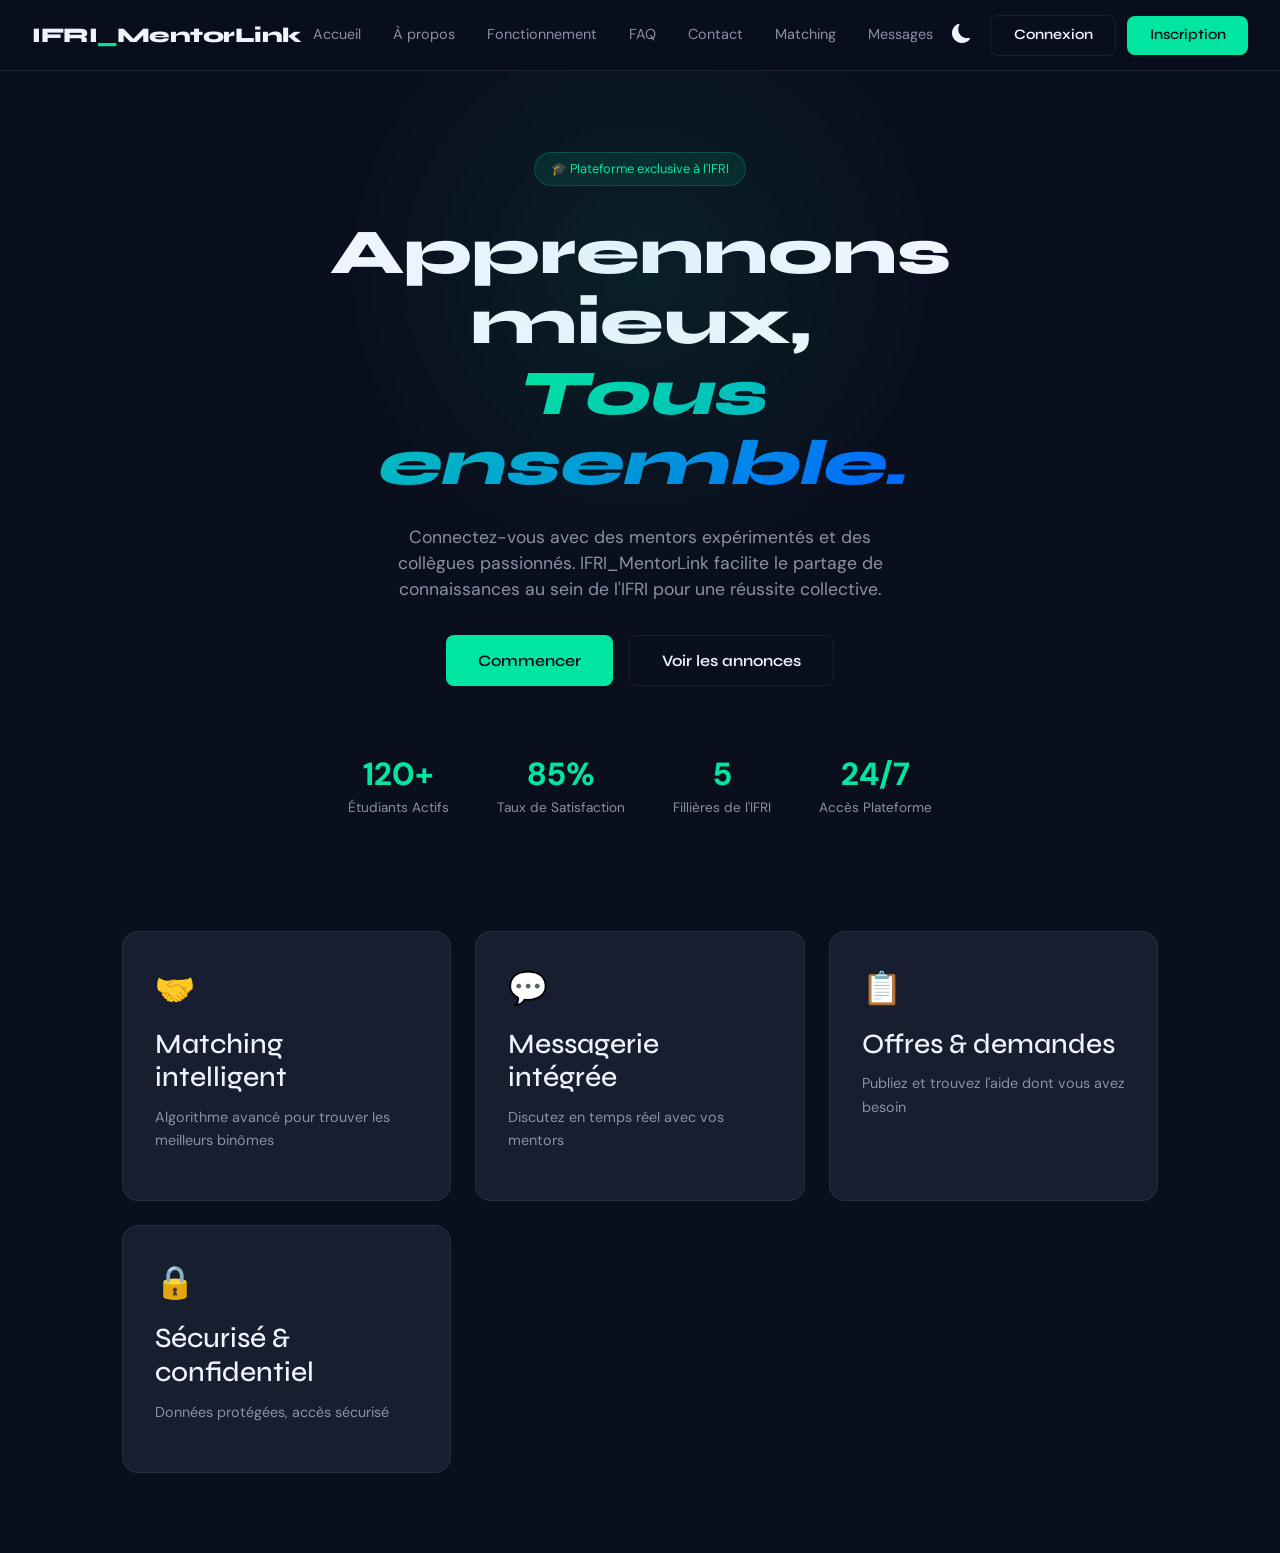
==== frontend/index.html @ 2e78096f "frontend presque à jour" ====
<!DOCTYPE html>
<html lang="fr">
<head>
    <meta charset="UTF-8">
    <meta name="viewport" content="width=device-width, initial-scale=1.0, user-scalable=yes">
    <title>IFRI MentorLink | Plateforme de mentorat</title>
    <!-- Bootstrap 5 -->
    <link href="https://cdn.jsdelivr.net/npm/bootstrap@5.3.0-alpha1/dist/css/bootstrap.min.css" rel="stylesheet">
    <link rel="stylesheet" href="https://cdn.jsdelivr.net/npm/bootstrap-icons@1.11.3/font/bootstrap-icons.min.css">
    <!-- Google Fonts -->
    <link href="https://fonts.googleapis.com/css2?family=Syne:wght@400;600;700;800&family=DM+Sans:wght@300;400;500;600;700&display=swap" rel="stylesheet">
    <!-- Custom CSS -->
    <link rel="stylesheet" href="assets/style.css">
</head>
<body>

  <nav class="navbar-custom">
    <div class="nav-container">
        <div class="logo">IFRI<span>_</span>MentorLink</div>
        <div class="nav-links" id="navLinks">
            <a href="#" onclick="showPage('home')">Accueil</a>
            <a href="#" onclick="showPage('about')">À propos</a>
            <a href="#" onclick="showPage('howitworks')">Fonctionnement</a>
            <a href="#" onclick="showPage('faq')">FAQ</a>
            <a href="#" onclick="showPage('contact')">Contact</a>
            <a href="#" onclick="showPage('matching')">Matching</a>
            <a href="#" onclick="showPage('messenger')">Messages</a>
        </div>
        <div class="nav-actions">
            <button id="darkModeToggle" class="theme-toggle"><i class="bi bi-moon-fill"></i></button>
            <button class="btn btn-outline" onclick="showPage('login')">Connexion</button>
            <button class="btn btn-accent" onclick="showPage('register')">Inscription</button>
        </div>
        <div class="mobile-menu-btn" onclick="toggleMobileMenu()">
            <i class="bi bi-list"></i>
        </div>
    </div>
</nav>

<!-- ==================== TOUTES LES PAGES ==================== -->

<!-- PAGE ACCUEIL -->
<div id="page-home" class="page active">
    <div class="hero">
        <div class="hero-badge">🎓 Plateforme exclusive à l'IFRI</div>
        <h1>Apprennons mieux,<br><em>Tous ensemble.</em></h1>
        <p>Connectez-vous avec des mentors expérimentés et des collègues passionnés. IFRI_MentorLink facilite le partage de connaissances au sein de l'IFRI pour une réussite collective.</p>
        <div class="hero-actions">
            <button class="btn btn-accent btn-lg" onclick="showPage('register')">Commencer</button>
            <button class="btn btn-outline btn-lg" onclick="showPage('matching')">Voir les annonces</button>
        </div>
        <div class="stats">
            <div class="stat"><div class="stat-num">120+</div><div class="stat-label">Étudiants Actifs</div></div>
            <div class="stat"><div class="stat-num">85%</div><div class="stat-label">Taux de Satisfaction</div></div>
            <div class="stat"><div class="stat-num">5</div><div class="stat-label">Fillières de l'IFRI</div></div>
            <div class="stat"><div class="stat-num">24/7</div><div class="stat-label">Accès Plateforme</div></div>
        </div>
    </div>
    <div class="features">
        <div class="feature-card"><div class="feature-icon">🤝</div><h3>Matching intelligent</h3><p>Algorithme avancé pour trouver les meilleurs binômes</p></div>
        <div class="feature-card"><div class="feature-icon">💬</div><h3>Messagerie intégrée</h3><p>Discutez en temps réel avec vos mentors</p></div>
        <div class="feature-card"><div class="feature-icon">📋</div><h3>Offres & demandes</h3><p>Publiez et trouvez l'aide dont vous avez besoin</p></div>
        <div class="feature-card"><div class="feature-icon">🔒</div><h3>Sécurisé & confidentiel</h3><p>Données protégées, accès sécurisé</p></div>
    </div>
</div>

<!-- PAGE À PROPOS -->
<div id="page-about" class="page">
    <div class="container-custom">
        <div class="page-header"><h1>À propos de IFRI_MentorLink</h1><p>Une plateforme dédiée à l'excellence académique à l'IFRI</p></div>
        <div class="about-grid">
            <div class="about-card"><i class="bi bi-mortarboard"></i><h3>Notre Mission</h3><p>Faciliter le partage de connaissances entre étudiants pour une réussite collective</p></div>
            <div class="about-card"><i class="bi bi-eye"></i><h3>Notre Vision</h3><p>à IFRI, nous batissons l'excellence.</p></div>
            <div class="about-card"><i class="bi bi-heart"></i><h3>Nos Valeurs</h3><p>Entraide, Excellence, Innovation, Intégrité</p></div>
        </div>
    </div>
</div>

<!-- PAGE COMMENT ÇA MARCHE -->
<div id="page-howitworks" class="page">
    <div class="container-custom">
        <div class="page-header"><h1>Comment ça marche ?</h1><p>4 étapes simples pour réussir ensemble</p></div>
        <div class="steps-grid">
            <div class="step"><div class="step-num">1</div><h3>Créez votre profil</h3><p>Indiquez vos matières fortes, vos lacunes et disponibilités</p></div>
            <div class="step"><div class="step-num">2</div><h3>Recevez des matchs</h3><p>L'algorithme vous propose les meilleurs correspondants</p></div>
            <div class="step"><div class="step-num">3</div><h3>Connectez-vous</h3><p>Discutez via notre messagerie intégrée</p></div>
            <div class="step"><div class="step-num">4</div><h3>Progressez</h3><p>Atteignez vos objectifs académiques ensemble</p></div>
        </div>
    </div>
</div>

<!-- PAGE FAQ -->
<div id="page-faq" class="page">
    <div class="container-custom">
        <div class="page-header"><h1>Besoin de plus de détails ?</h1><p>Tout ce que vous devez savoir</p></div>
        <div class="faq-list">
            <div class="faq-item"><div class="faq-question">Comment être sûr que mon mentor est compétent ?</div><div class="faq-answer">Tous les mentors sont vérifiés via leur parcours académique à l'IFRI.</div></div>
            <div class="faq-item"><div class="faq-question">La plateforme est-elle gratuite ?</div><div class="faq-answer">Oui, IFRI_MentorLink est entièrement gratuit pour tous les étudiants IFRI.</div></div>
            <div class="faq-item"><div class="faq-question">Puis-je être à la fois mentor et mentoré ?</div><div class="faq-answer">Absolument ! Chacun a des forces et des axes d'amélioration.</div></div>
            <div class="faq-item"><div class="faq-question">Comment sont calculés les scores de compatibilité ?</div><div class="faq-answer">Basé sur vos matières, disponibilités et préférences.</div></div>
        </div>
    </div>
</div>

<!-- PAGE CONTACT -->
<div id="page-contact" class="page">
    <div class="container-custom">
        <div class="page-header"><h1>Contactez-nous</h1><p>Notre équipe vous répond dans les 24h</p></div>
        <div class="contact-wrapper">
            <div class="contact-info"><i class="bi bi-envelope"></i><h3>Email</h3><p>contact@ifri.uac.bj</p><i class="bi bi-telephone"></i><h3>Téléphone</h3><p>+229 01 55028070/53973060</p><i class="bi bi-geo-alt"></i><h3>Adresse</h3><p>01 BP 526 Cotonou-Bénin. Site web: https://www.ifri.uac.bj</p></div>
            <form class="contact-form" id="contactForm"><input type="text" placeholder="Votre nom" required><input type="email" placeholder="Votre email" required><textarea rows="4" placeholder="Votre message"></textarea><button type="submit" class="btn btn-accent">Envoyer <i class="bi bi-send"></i></button></form>
        </div>
    </div>
</div>

<!-- PAGE CONNEXION -->
<div id="page-login" class="page">
    <div class="auth-container"><div class="auth-card"><h2>Connexion</h2><p class="subtitle">Bon retour sur IFRI_MentorLink</p>
        <form id="loginForm"><div class="form-group"><label>Email ou téléphone</label><input type="text" placeholder="exemple@ifri.edu" required></div>
        <div class="form-group"><label>Mot de passe</label><input type="password" placeholder="••••••••" required></div>
        <div class="forgot-link"><a href="#" onclick="showPage('forgot')">Mot de passe oublié ?</a></div>
        <button type="submit" class="btn btn-accent btn-full">Se connecter</button>
        <div class="auth-footer">Pas encore de compte ? <a href="#" onclick="showPage('register')">S'inscrire</a></div></form>
    </div></div>
</div>

<!-- PAGE INSCRIPTION -->
<div id="page-register" class="page">
    <div class="auth-container"><div class="auth-card"><h2>Créer un compte</h2><p class="subtitle">Rejoignez la communauté MentorLink</p>
        <form id="registerForm"><div class="form-row"><div class="form-group"><label>Nom</label><input type="text" id="regNom" required></div><div class="form-group"><label>Prénom</label><input type="text" id="regPrenom" required></div></div>
        <div class="form-group"><label>Email</label><input type="email" id="regEmail" placeholder="prenom.nom@ifri.edu" required></div>
        <div class="form-group"><label>Téléphone</label><input type="tel" id="regTel" placeholder="+229 XX XX XX XX"></div>
        <div class="form-row"><div class="form-group"><label>Filière</label><select id="regFiliere"><option>Génie Logiciel (GL)</option><option>Intelligence Artificielle (IA)</option><option>Sécurité informatique (SI)</option><option>SE-iOT</option><option>Internet et multimédia (IM)</option></select></div>
        <div class="form-group"><label>Niveau</label><select id="regNiveau"><option>L1</option><option>L2</option><option>L3</option><option>Master 1</option><option>Master 2</option></select></div></div>
        <div class="form-group"><label>Mot de passe</label><input type="password" id="regPassword" required></div>
        <button type="submit" class="btn btn-accent btn-full">Créer mon compte</button>
        <div class="auth-footer">Déjà inscrit ? <a href="#" onclick="showPage('login')">Se connecter</a></div></form>
    </div></div>
</div>

<!-- PAGE MOT DE PASSE OUBLIÉ -->
<div id="page-forgot" class="page">
    <div class="auth-container"><div class="auth-card"><h2>Mot de passe oublié</h2><p class="subtitle">Entrez votre email pour réinitialiser</p>
        <form id="forgotForm"><div class="form-group"><label>Email</label><input type="email" placeholder="votre@email.ifri.edu" required></div>
        <button type="submit" class="btn btn-accent btn-full">Envoyer le lien</button>
        <div class="auth-footer"><a href="#" onclick="showPage('login')">Retour à la connexion</a></div></form>
    </div></div>
</div>

<!-- PAGE RÉINITIALISATION -->
<div id="page-reset" class="page">
    <div class="auth-container"><div class="auth-card"><h2>Réinitialisation</h2><p class="subtitle">Nouveau mot de passe</p>
        <form id="resetForm"><div class="form-group"><label>Nouveau mot de passe</label><input type="password" required></div><div class="form-group"><label>Confirmer</label><input type="password" required></div>
        <button type="submit" class="btn btn-accent btn-full">Réinitialiser</button></form>
    </div></div>
</div>

<!-- PAGE TABLEAU DE BORD -->
<div id="page-dashboard" class="page">
    <div class="dashboard-layout">
        <aside class="sidebar" id="sidebar">
            <div class="sidebar-profile"><div class="avatar" id="sidebarAvatar">KA</div><div class="sidebar-profile-info"><h4 id="sidebarName">DAHA Mariano</h4><span id="sidebarInfo">L1 · IM</span></div></div>
            <ul class="sidebar-menu">
                <li><a href="#" onclick="showDashboardPage('dashboard')" class="active" data-dash="dashboard"><i class="bi bi-speedometer2"></i> Tableau de bord</a></li>
                <li><a href="#" onclick="showDashboardPage('profile')" data-dash="profile"><i class="bi bi-person"></i> Mon profil</a></li>
                <li><a href="#" onclick="showDashboardPage('editprofile')" data-dash="editprofile"><i class="bi bi-pencil-square"></i> Modifier profil</a></li>
                <li><a href="#" onclick="showDashboardPage('competences')" data-dash="competences"><i class="bi bi-star"></i> Mes compétences</a></li>
                <li><a href="#" onclick="showDashboardPage('disponibilites')" data-dash="disponibilites"><i class="bi bi-calendar-clock"></i> Disponibilités</a></li>
                <li><a href="#" onclick="showDashboardPage('photo')" data-dash="photo"><i class="bi bi-camera"></i> Photo de profil</a></li>
                <li><a href="#" onclick="showDashboardPage('settings')" data-dash="settings"><i class="bi bi-gear"></i> Paramètres</a></li>
                <li><hr><li><a href="#" onclick="showPage('home')"><i class="bi bi-box-arrow-right"></i> Déconnexion</a></li>
            </ul>
        </aside>
        <main class="dashboard-main" id="dashboardContent"></main>
    </div>
</div>

<!-- PAGE MATCHING -->
<div id="page-matching" class="page">
    <div class="dashboard-layout">
        <aside class="sidebar"><div class="sidebar-profile"><div class="avatar">KA</div><div><h4>DAHA Mariano</h4><span>L1 · IM</span></div></div>
        <ul class="sidebar-menu"><li><a href="#" onclick="showPage('dashboard')"><i class="bi bi-speedometer2"></i> Dashboard</a></li><li><a href="#" class="active"><i class="bi bi-people"></i> Matching</a></li><li><a href="#" onclick="showPage('messenger')"><i class="bi bi-chat"></i> Messages</a></li><li><a href="#" onclick="showPage('profile')"><i class="bi bi-person"></i> Profil</a></li></ul></aside>
        <main class="dashboard-main" id="matchingContent"></main>
    </div>
</div>

<!-- PAGE MESSAGERIE -->
<div id="page-messenger" class="page">
    <div class="messenger-container">
        <div class="conversations-list" id="conversationsList"></div>
        <div class="chat-window" id="chatWindow"></div>
    </div>
</div>

<!-- PAGE PROFIL (vue publique) -->
<div id="page-profile" class="page">
    <div class="container-custom" id="publicProfileContent"></div>
</div>

<!-- PAGE ERREUR 404 -->
<div id="page-404" class="page">
    <div class="error-container"><i class="bi bi-exclamation-triangle"></i><h1>404</h1><p>Page non trouvée</p><button class="btn btn-accent" onclick="showPage('home')">Retour à l'accueil</button></div>
</div>

<!-- PAGE ACCÈS REFUSÉ -->
<div id="page-403" class="page">
    <div class="error-container"><i class="bi bi-shield-lock"></i><h1>Accès refusé</h1><p>Vous n'avez pas les droits nécessaires</p><button class="btn btn-accent" onclick="showPage('home')">Retour</button></div>
</div>

<!-- PAGE ERREUR SERVEUR -->
<div id="page-500" class="page">
    <div class="error-container"><i class="bi bi-server"></i><h1>500</h1><p>Erreur serveur</p><button class="btn btn-accent" onclick="showPage('home')">Réessayer</button></div>
</div>

<!-- ==================== MODULES JS ====================
     Ordre important : theme et navigation en premier,
     puis les modules métier qui appellent leurs fonctions. -->
<script src="js/theme.js"></script>
<script src="js/navigation.js"></script>
<script src="js/auth.js"></script>
<script src="js/dashboard.js"></script>
<script src="js/matching.js"></script>
<script src="js/messenger.js"></script>
<script src="js/profile.js"></script>

</body>
</html>
---- frontend/assets/style.css ----
:root {
    --bg: #0a0f1e;
    --surface: #111827;
    --surface2: #1a2235;
    --accent: #00e5a0;
    --accent2: #0066ff;
    --text: #f0f4ff;
    --muted: #8892a4;
    --border: rgba(255,255,255,0.07);
    --card: rgba(26,34,53,0.8);
    --danger: #ff6b6b;
    --warning: #ffb347;
}

* { margin: 0; padding: 0; box-sizing: border-box; }

body {
    font-family: 'DM Sans', sans-serif;
    background: var(--bg);
    color: var(--text);
    min-height: 100vh;
    transition: background 0.3s, color 0.3s;
}

h1, h2, h3, h4, .logo { font-family: 'Syne', sans-serif; }

/* Mode clair */
body.light-mode {
    --bg: #f5f7ff;
    --surface: #ffffff;
    --surface2: #f0f2f8;
    --text: #1e2a3e;
    --muted: #5a6a7a;
    --border: rgba(0,0,0,0.08);
    --card: rgba(255,255,255,0.95);
}

body.light-mode .feature-card,
body.light-mode .about-card,
body.light-mode .auth-card,
body.light-mode .announce-card,
body.light-mode .match-card,
body.light-mode .sidebar {
    box-shadow: 0 4px 20px rgba(0,0,0,0.05);
}

/* Navigation */
.navbar-custom {
    position: fixed;
    top: 0;
    left: 0;
    right: 0;
    z-index: 100;
    background: rgba(10,15,30,0.85);
    backdrop-filter: blur(12px);
    border-bottom: 1px solid var(--border);
    padding: 0.8rem 2rem;
}
body.light-mode .navbar-custom { background: rgba(255,255,255,0.95); }
.nav-container {
    max-width: 1400px;
    margin: 0 auto;
    display: flex;
    align-items: center;
    justify-content: space-between;
}
.logo { font-size: 1.3rem; font-weight: 800; letter-spacing: -0.5px; }
.logo span { color: var(--accent); }
.nav-links { display: flex; gap: 2rem; align-items: center; }
.nav-links a { color: var(--muted); text-decoration: none; font-size: 0.9rem; transition: color 0.2s; }
.nav-links a:hover { color: var(--text); }
.nav-actions { display: flex; gap: 0.7rem; align-items: center; }
.theme-toggle {
    background: transparent;
    border: none;
    color: var(--text);
    font-size: 1.2rem;
    cursor: pointer;
    padding: 0.5rem;
    border-radius: 50%;
    transition: background 0.2s;
}
.theme-toggle:hover { background: var(--surface2); }
.mobile-menu-btn {
    display: none;
    font-size: 1.5rem;
    cursor: pointer;
    color: var(--text);
}
.btn {
    padding: 0.55rem 1.4rem;
    border-radius: 8px;
    border: none;
    font-family: 'Syne', sans-serif;
    font-weight: 600;
    font-size: 0.9rem;
    cursor: pointer;
    transition: all 0.2s;
}
.btn-accent { background: var(--accent); color: #0a0f1e; }
.btn-accent:hover { background: #00ffb3; transform: translateY(-1px); }
.btn-outline { background: transparent; color: var(--text); border: 1px solid var(--border); }
.btn-outline:hover { border-color: var(--accent); color: var(--accent); }
.btn-primary { background: var(--accent2); color: white; }
.btn-primary:hover { background: #0055dd; }
.btn-lg { padding: 0.8rem 2rem; font-size: 1rem; }
.btn-full { width: 100%; padding: 0.85rem; font-size: 1rem; border-radius: 10px; }
.btn-danger { background: var(--danger); color: white; }
.btn-warning { background: var(--warning); color: #1e2a3e; }

/* Pages */
.page { display: none; padding-top: 72px; min-height: 100vh; }
.page.active { display: block; }

/* Hero */
.hero {
    display: flex;
    flex-direction: column;
    align-items: center;
    justify-content: center;
    text-align: center;
    padding: 5rem 2rem 4rem;
    position: relative;
}
.hero::before {
    content: '';
    position: absolute;
    top: -100px;
    left: 50%;
    transform: translateX(-50%);
    width: 600px;
    height: 600px;
    background: radial-gradient(circle, rgba(0,229,160,0.08) 0%, transparent 70%);
    pointer-events: none;
}
.hero-badge {
    display: inline-flex;
    padding: 0.4rem 1rem;
    border-radius: 100px;
    background: rgba(0,229,160,0.1);
    border: 1px solid rgba(0,229,160,0.2);
    font-size: 0.8rem;
    color: var(--accent);
    margin-bottom: 2rem;
}
.hero h1 {
    font-size: clamp(2.5rem, 5vw, 4rem);
    font-weight: 800;
    line-height: 1.1;
    max-width: 700px;
    margin-bottom: 1.5rem;
}
.hero h1 em {
    background: linear-gradient(135deg, var(--accent), var(--accent2));
   /* ... */
-webkit-background-clip: text;
background-clip: text;
    -webkit-text-fill-color: transparent;
}
.hero p { color: var(--muted); font-size: 1.1rem; max-width: 500px; margin-bottom: 2rem; }
.hero-actions { display: flex; gap: 1rem; justify-content: center; flex-wrap: wrap; }
.stats { display: flex; gap: 3rem; margin-top: 4rem; flex-wrap: wrap; justify-content: center; }
.stat { text-align: center; }
.stat-num { font-size: 2rem; font-weight: 800; color: var(--accent); }
.stat-label { font-size: 0.85rem; color: var(--muted); }

/* Features */
.features {
    display: grid;
    grid-template-columns: repeat(auto-fit, minmax(260px, 1fr));
    gap: 1.5rem;
    padding: 3rem 2rem 5rem;
    max-width: 1100px;
    margin: 0 auto;
}
.feature-card, .about-card {
    background: var(--card);
    border: 1px solid var(--border);
    border-radius: 16px;
    padding: 2rem;
    transition: all 0.2s;
}
.feature-card:hover, .about-card:hover { border-color: var(--accent); transform: translateY(-3px); }
.feature-icon { font-size: 2rem; margin-bottom: 1rem; }
.feature-card h3 { margin-bottom: 0.7rem; }
.feature-card p { color: var(--muted); font-size: 0.9rem; line-height: 1.6; }

/* Container */
.container-custom {
    max-width: 1100px;
    margin: 0 auto;
    padding: 2rem;
}
.page-header { text-align: center; margin-bottom: 3rem; }
.page-header h1 { font-size: 2.2rem; margin-bottom: 0.5rem; }
.page-header p { color: var(--muted); }

/* Steps */
.steps-grid {
    display: grid;
    grid-template-columns: repeat(auto-fit, minmax(220px, 1fr));
    gap: 2rem;
    text-align: center;
}
.step-num {
    width: 60px;
    height: 60px;
    background: var(--accent);
    color: #0a0f1e;
    border-radius: 50%;
    display: flex;
    align-items: center;
    justify-content: center;
    font-size: 1.8rem;
    font-weight: 800;
    margin: 0 auto 1rem;
}
.step h3 { margin-bottom: 0.5rem; }
.step p { color: var(--muted); }

/* FAQ */
.faq-list { max-width: 700px; margin: 0 auto; }
.faq-item {
    background: var(--surface);
    border: 1px solid var(--border);
    border-radius: 12px;
    margin-bottom: 1rem;
    overflow: hidden;
}
.faq-question {
    padding: 1.2rem;
    font-weight: 600;
    cursor: pointer;
    display: flex;
    justify-content: space-between;
    align-items: center;
}
.faq-question::after { content: '+'; font-size: 1.2rem; }
.faq-item.open .faq-question::after { content: '-'; }
.faq-answer {
    padding: 0 1.2rem 1.2rem;
    color: var(--muted);
    display: none;
}
.faq-item.open .faq-answer { display: block; }

/* Contact */
.contact-wrapper {
    display: grid;
    grid-template-columns: 1fr 1fr;
    gap: 2rem;
    background: var(--surface);
    border: 1px solid var(--border);
    border-radius: 20px;
    padding: 2rem;
}
.contact-info { text-align: center; }
.contact-info i { font-size: 2rem; color: var(--accent); margin: 1rem 0 0.5rem; }
.contact-form input, .contact-form textarea {
    width: 100%;
    padding: 0.75rem;
    margin-bottom: 1rem;
    background: var(--surface2);
    border: 1px solid var(--border);
    border-radius: 8px;
    color: var(--text);
    font-family: inherit;
}
.contact-form input:focus, .contact-form textarea:focus { outline: none; border-color: var(--accent); }

/* Auth */
.auth-container {
    display: flex;
    align-items: center;
    justify-content: center;
    min-height: calc(100vh - 72px);
    padding: 2rem;
}
.auth-card {
    background: var(--surface);
    border: 1px solid var(--border);
    border-radius: 20px;
    padding: 2.5rem;
    width: 100%;
    max-width: 500px;
}
.auth-card h2 { font-size: 1.8rem; margin-bottom: 0.5rem; }
.auth-card .subtitle { color: var(--muted); margin-bottom: 2rem; }
.form-group { margin-bottom: 1.2rem; }
.form-group label { display: block; font-size: 0.85rem; color: var(--muted); margin-bottom: 0.5rem; }
.form-group input, .form-group select, .form-group textarea {
    width: 100%;
    padding: 0.75rem 1rem;
    background: var(--surface2);
    border: 1px solid var(--border);
    border-radius: 10px;
    color: var(--text);
    font-family: inherit;
}
.form-group input:focus { border-color: var(--accent); outline: none; }
.form-row { display: grid; grid-template-columns: 1fr 1fr; gap: 1rem; }
.forgot-link { text-align: right; margin-bottom: 1rem; }
.forgot-link a { color: var(--muted); text-decoration: none; font-size: 0.85rem; }
.auth-footer { text-align: center; margin-top: 1.5rem; font-size: 0.9rem; color: var(--muted); }
.auth-footer a { color: var(--accent); text-decoration: none; }

/* Dashboard Layout */
.dashboard-layout {
    display: grid;
    grid-template-columns: 280px 1fr;
    min-height: calc(100vh - 72px);
}
.sidebar {
    background: var(--surface);
    border-right: 1px solid var(--border);
    padding: 2rem 1rem;
    position: sticky;
    top: 72px;
    height: calc(100vh - 72px);
    overflow-y: auto;
}
.sidebar-profile {
    display: flex;
    align-items: center;
    gap: 1rem;
    margin-bottom: 2rem;
    padding-bottom: 1rem;
    border-bottom: 1px solid var(--border);
}
.avatar {
    width: 44px;
    height: 44px;
    border-radius: 12px;
    background: linear-gradient(135deg, var(--accent), var(--accent2));
    display: flex;
    align-items: center;
    justify-content: center;
    font-weight: 800;
    color: #0a0f1e;
}
.avatar-lg { width: 80px; height: 80px; font-size: 2rem; border-radius: 20px; }
.sidebar-profile-info h4 { font-size: 0.95rem; }
.sidebar-profile-info span { font-size: 0.8rem; color: var(--muted); }
.sidebar-menu { list-style: none; }
.sidebar-menu li a {
    display: flex;
    align-items: center;
    gap: 0.75rem;
    padding: 0.65rem 0.9rem;
    border-radius: 10px;
    color: var(--muted);
    text-decoration: none;
    font-size: 0.9rem;
    transition: all 0.2s;
}
.sidebar-menu li a:hover, .sidebar-menu li a.active {
    background: rgba(0,229,160,0.08);
    color: var(--accent);
}
.dashboard-main { padding: 2rem; overflow-y: auto; }

/* Cards */
.dash-grid {
    display: grid;
    grid-template-columns: repeat(auto-fit, minmax(200px, 1fr));
    gap: 1.2rem;
    margin-bottom: 2rem;
}
.dash-card {
    background: var(--surface);
    border: 1px solid var(--border);
    border-radius: 14px;
    padding: 1.5rem;
}
.dash-card-value { font-family: 'Syne', sans-serif; font-size: 2rem; font-weight: 800; }
.dash-card-value.green { color: var(--accent); }
.match-card {
    background: var(--surface);
    border: 1px solid var(--border);
    border-radius: 14px;
    padding: 1.2rem;
    display: flex;
    align-items: center;
    gap: 1.2rem;
    margin-bottom: 1rem;
}
.match-info { flex: 1; }
.match-name { font-weight: 600; margin-bottom: 0.3rem; }
.match-meta { font-size: 0.8rem; color: var(--muted); }
.match-tags { display: flex; gap: 0.4rem; flex-wrap: wrap; margin-top: 0.5rem; }
.match-tag {
    padding: 0.2rem 0.7rem;
    border-radius: 100px;
    background: rgba(0,229,160,0.1);
    color: var(--accent);
    font-size: 0.75rem;
}
.score-badge {
    padding: 0.4rem 0.9rem;
    border-radius: 100px;
    background: rgba(0,229,160,0.1);
    color: var(--accent);
    font-weight: 700;
}
.announce-card {
    background: var(--surface);
    border: 1px solid var(--border);
    border-radius: 14px;
    padding: 1.2rem;
    margin-bottom: 1rem;
}
.announce-header {
    display: flex;
    justify-content: space-between;
    align-items: center;
    margin-bottom: 0.8rem;
}
.announce-type {
    padding: 0.25rem 0.7rem;
    border-radius: 100px;
    font-size: 0.75rem;
    font-weight: 600;
}
.type-offer { background: rgba(0,229,160,0.1); color: var(--accent); }
.type-demand { background: rgba(0,102,255,0.1); color: var(--accent2); }

/* Profile Section */
.profile-section {
    background: var(--surface);
    border: 1px solid var(--border);
    border-radius: 16px;
    padding: 1.5rem;
    margin-bottom: 1.2rem;
}
.tags-group { display: flex; flex-wrap: wrap; gap: 0.5rem; }
.tag {
    padding: 0.35rem 0.9rem;
    border-radius: 100px;
    border: 1px solid var(--border);
    font-size: 0.8rem;
    cursor: pointer;
    background: var(--surface2);
    color: var(--muted);
}
.tag.selected-strength { border-color: var(--accent); color: var(--accent); }
.tag.selected-weakness { border-color: var(--danger); color: var(--danger); }
.dispo-grid { display: flex; flex-wrap: wrap; gap: 0.5rem; }
.dispo-tag {
    padding: 0.35rem 0.9rem;
    border-radius: 100px;
    background: rgba(0,102,255,0.1);
    color: var(--accent2);
    font-size: 0.8rem;
}

/* Messenger */
.messenger-container {
    display: grid;
    grid-template-columns: 320px 1fr;
    height: calc(100vh - 72px);
}
.conversations-list {
    background: var(--surface);
    border-right: 1px solid var(--border);
    overflow-y: auto;
}
.conv-item {
    display: flex;
    align-items: center;
    gap: 1rem;
    padding: 1rem;
    cursor: pointer;
    border-bottom: 1px solid var(--border);
    transition: background 0.2s;
}
.conv-item:hover, .conv-item.active { background: rgba(0,229,160,0.05); }
.conv-info { flex: 1; }
.conv-name { font-weight: 600; font-size: 0.9rem; }
.conv-preview { font-size: 0.8rem; color: var(--muted); white-space: nowrap; overflow: hidden; text-overflow: ellipsis; }
.notif-dot { width: 8px; height: 8px; background: var(--accent); border-radius: 50%; }
.chat-window {
    display: flex;
    flex-direction: column;
    height: 100%;
}
.chat-header {
    padding: 1rem;
    border-bottom: 1px solid var(--border);
    display: flex;
    align-items: center;
    gap: 1rem;
    background: var(--surface);
}
.chat-messages {
    flex: 1;
    overflow-y: auto;
    padding: 1rem;
    display: flex;
    flex-direction: column;
    gap: 1rem;
}
.message { display: flex; max-width: 70%; }
.message.sent { align-self: flex-end; }
.message.received { align-self: flex-start; }
.message-bubble {
    padding: 0.7rem 1rem;
    border-radius: 14px;
    font-size: 0.9rem;
}
.message.sent .message-bubble { background: var(--accent); color: #0a0f1e; }
.message.received .message-bubble { background: var(--surface2); }
.chat-input-area {
    padding: 1rem;
    border-top: 1px solid var(--border);
    display: flex;
    gap: 0.8rem;
    background: var(--surface);
}
.chat-input {
    flex: 1;
    padding: 0.75rem;
    background: var(--surface2);
    border: 1px solid var(--border);
    border-radius: 12px;
    color: var(--text);
}

/* Errors */
.error-container {
    text-align: center;
    padding: 5rem 2rem;
}
.error-container i { font-size: 4rem; color: var(--accent); margin-bottom: 1rem; }
.error-container h1 { font-size: 3rem; margin-bottom: 0.5rem; }

/* Filtres avancés */
.filters-bar {
    display: flex;
    gap: 1rem;
    flex-wrap: wrap;
    margin-bottom: 2rem;
    padding: 1rem;
    background: var(--surface);
    border-radius: 12px;
}
.filter-select {
    padding: 0.5rem 1rem;
    background: var(--surface2);
    border: 1px solid var(--border);
    border-radius: 8px;
    color: var(--text);
}


/* Responsive */
@media (max-width: 768px) {
    .nav-links { display: none; }
    .mobile-menu-btn { display: block; }
    .nav-links.active { display: flex; flex-direction: column; position: absolute; top: 60px; left: 0; right: 0; background: var(--surface); padding: 1rem; gap: 1rem; border-bottom: 1px solid var(--border); }
    .dashboard-layout, .messenger-container { grid-template-columns: 1fr; }
    .sidebar { display: none; }
    .sidebar.active { display: block; position: fixed; z-index: 200; width: 80%; }
    .contact-wrapper { grid-template-columns: 1fr; }
    .form-row { grid-template-columns: 1fr; }
    .stats { gap: 1.5rem; }
    .hero-actions .btn { padding: 0.5rem 1rem; font-size: 0.9rem; }
}
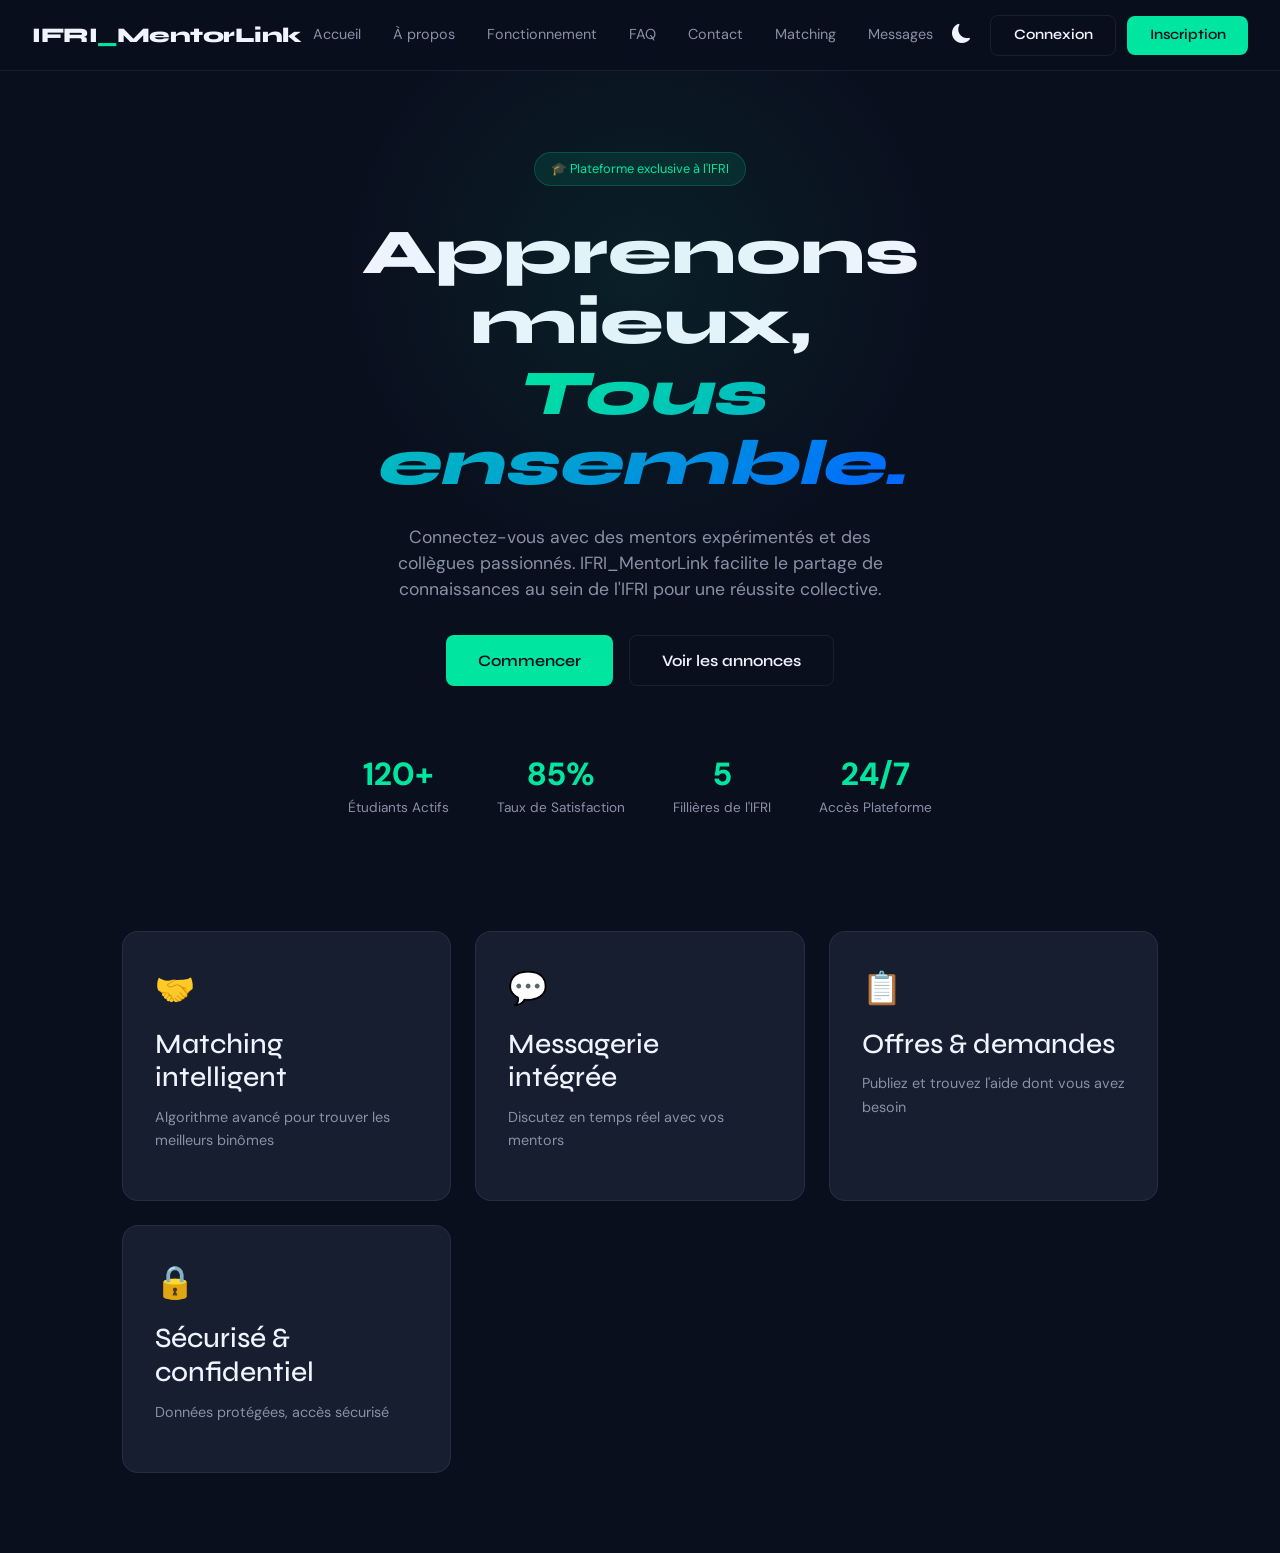
==== commit 1aa5f121: "Modification suggérée par Paul" ====
--- a/frontend/index.html
+++ b/frontend/index.html
@@ -43,7 +43,7 @@
 <div id="page-home" class="page active">
     <div class="hero">
         <div class="hero-badge">🎓 Plateforme exclusive à l'IFRI</div>
-        <h1>Apprennons mieux,<br><em>Tous ensemble.</em></h1>
+        <h1>Apprenons mieux,<br><em>Tous ensemble.</em></h1>
         <p>Connectez-vous avec des mentors expérimentés et des collègues passionnés. IFRI_MentorLink facilite le partage de connaissances au sein de l'IFRI pour une réussite collective.</p>
         <div class="hero-actions">
             <button class="btn btn-accent btn-lg" onclick="showPage('register')">Commencer</button>
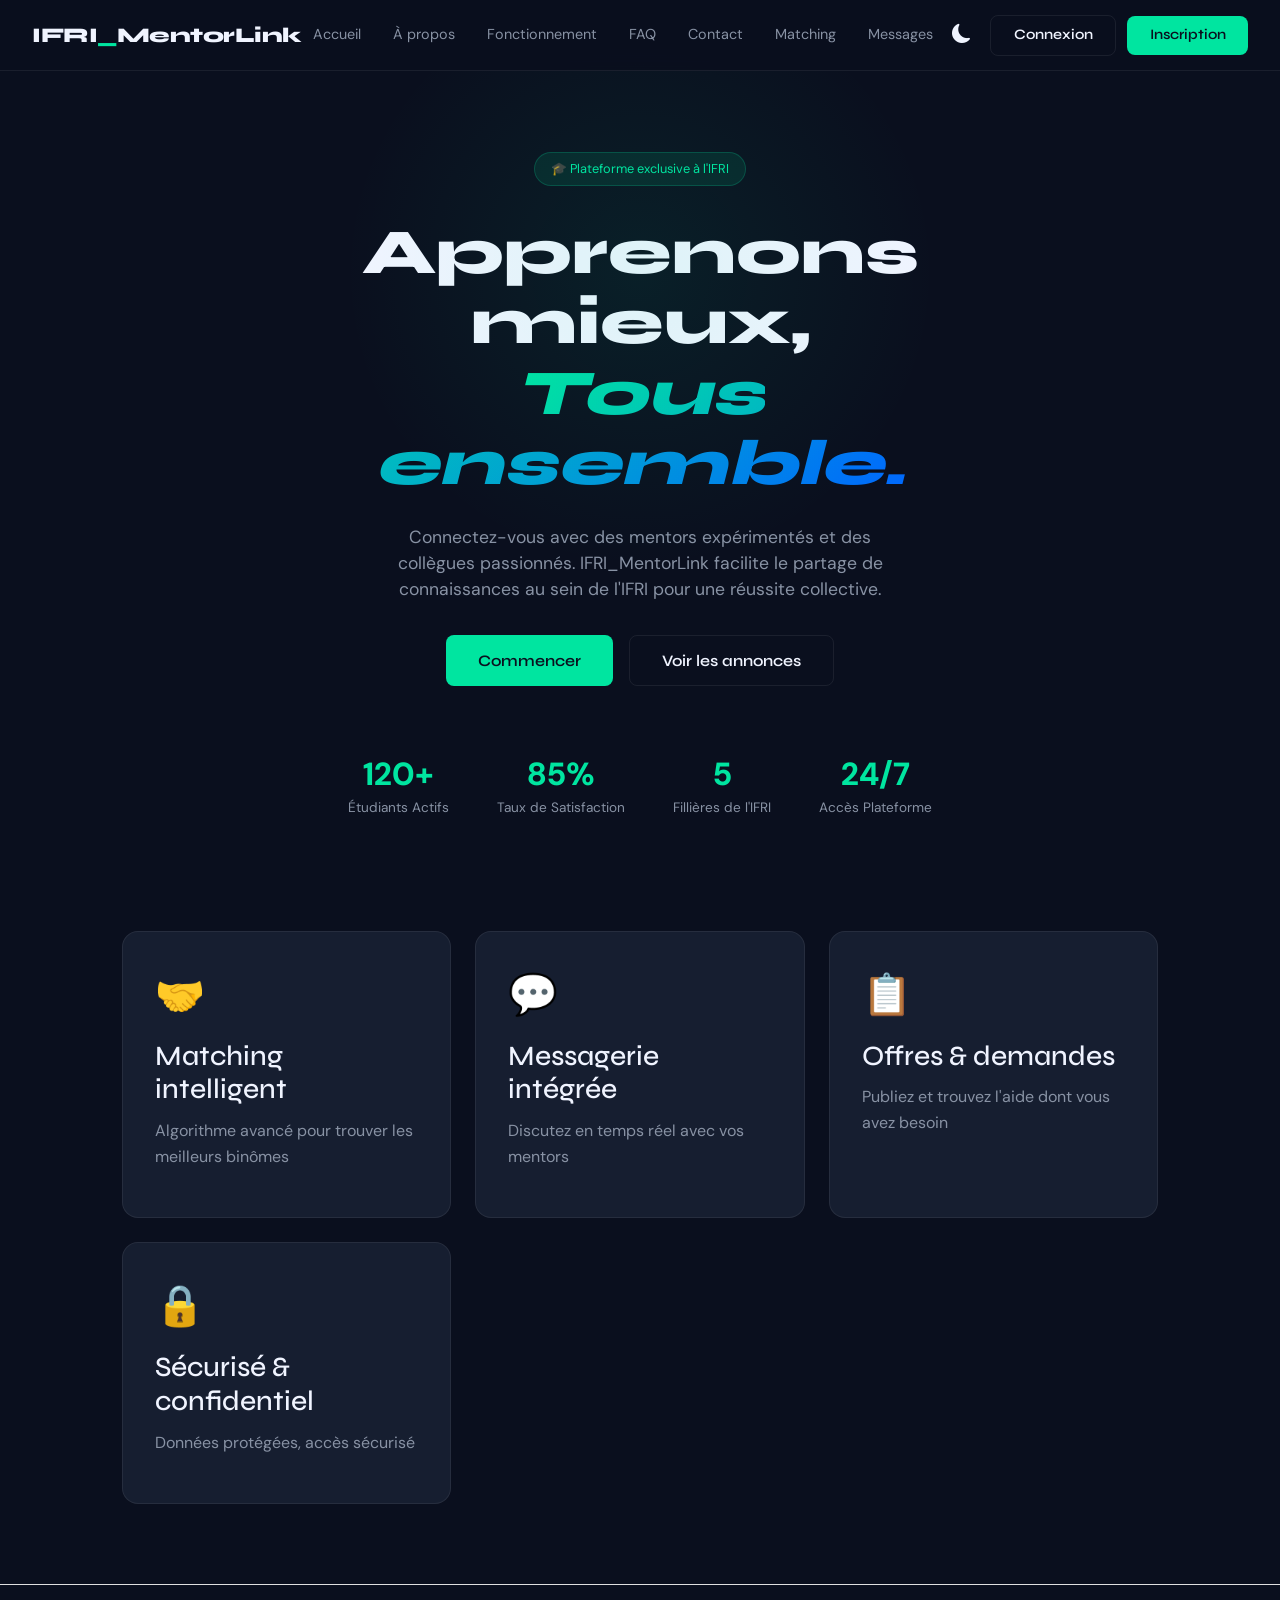
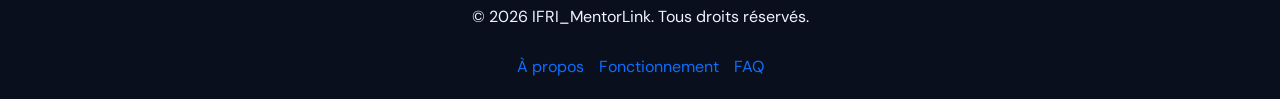
==== commit 8458094e: "Modifications du footer et de quelques modifications" ====
--- a/frontend/index.html
+++ b/frontend/index.html
@@ -116,7 +116,7 @@
 <!-- PAGE CONNEXION -->
 <div id="page-login" class="page">
     <div class="auth-container"><div class="auth-card"><h2>Connexion</h2><p class="subtitle">Bon retour sur IFRI_MentorLink</p>
-        <form id="loginForm"><div class="form-group"><label>Email ou téléphone</label><input type="text" placeholder="exemple@ifri.edu" required></div>
+        <form id="loginForm"><div class="form-group"><label>Email ou téléphone</label><input type="text" placeholder="exemple@gmail.com" required></div>
         <div class="form-group"><label>Mot de passe</label><input type="password" placeholder="••••••••" required></div>
         <div class="forgot-link"><a href="#" onclick="showPage('forgot')">Mot de passe oublié ?</a></div>
         <button type="submit" class="btn btn-accent btn-full">Se connecter</button>
@@ -128,11 +128,12 @@
 <div id="page-register" class="page">
     <div class="auth-container"><div class="auth-card"><h2>Créer un compte</h2><p class="subtitle">Rejoignez la communauté MentorLink</p>
         <form id="registerForm"><div class="form-row"><div class="form-group"><label>Nom</label><input type="text" id="regNom" required></div><div class="form-group"><label>Prénom</label><input type="text" id="regPrenom" required></div></div>
-        <div class="form-group"><label>Email</label><input type="email" id="regEmail" placeholder="prenom.nom@ifri.edu" required></div>
-        <div class="form-group"><label>Téléphone</label><input type="tel" id="regTel" placeholder="+229 XX XX XX XX"></div>
-        <div class="form-row"><div class="form-group"><label>Filière</label><select id="regFiliere"><option>Génie Logiciel (GL)</option><option>Intelligence Artificielle (IA)</option><option>Sécurité informatique (SI)</option><option>SE-iOT</option><option>Internet et multimédia (IM)</option></select></div>
-        <div class="form-group"><label>Niveau</label><select id="regNiveau"><option>L1</option><option>L2</option><option>L3</option><option>Master 1</option><option>Master 2</option></select></div></div>
+        <div class="form-group"><label>Email</label><input type="email" id="regEmail" placeholder="prenom.nom@.gmail.com" required></div>
+        <div class="form-group"><label>Téléphone</label><input type="tel" id="regTel" placeholder="+229 XX XX XX XX" required></div>
+        <div class="form-row"><div class="form-group"><label>Filière</label><select id="regFiliere"><option>GL</option><option>IA</option><option>SI</option><option>SeIOT</option><option>IM</option></select></div>
+        <div class="form-group"><label>Niveau</label><select id="regNiveau"><option>L1</option><option>L2</option><option>L3</option><option>Master1</option><option>Master2</option></select></div></div>
         <div class="form-group"><label>Mot de passe</label><input type="password" id="regPassword" required></div>
+        <div class="form-group"><label>Confirmer le mot de passe</label><input type="password" id="confirm-password" required></div>
         <button type="submit" class="btn btn-accent btn-full">Créer mon compte</button>
         <div class="auth-footer">Déjà inscrit ? <a href="#" onclick="showPage('login')">Se connecter</a></div></form>
     </div></div>
@@ -211,10 +212,16 @@
 <div id="page-500" class="page">
     <div class="error-container"><i class="bi bi-server"></i><h1>500</h1><p>Erreur serveur</p><button class="btn btn-accent" onclick="showPage('home')">Réessayer</button></div>
 </div>
-
-<!-- ==================== MODULES JS ====================
-     Ordre important : theme et navigation en premier,
-     puis les modules métier qui appellent leurs fonctions. -->
+<footer class="footer">
+    <div class="footer-container">
+        <p>&copy; 2026 IFRI_MentorLink. Tous droits réservés.</p>
+        <div class="footer-links">
+            <a href="#" onclick="showPage('about')">À propos</a>
+            <a href="#" onclick="showPage('howitworks')">Fonctionnement</a>
+            <a href="#" onclick="showPage('faq')">FAQ</a>
+        </div>
+    </div>
+</footer>
 <script src="js/theme.js"></script>
 <script src="js/navigation.js"></script>
 <script src="js/auth.js"></script>
@@ -222,6 +229,6 @@
 <script src="js/matching.js"></script>
 <script src="js/messenger.js"></script>
 <script src="js/profile.js"></script>
-
+<script src="js/about.js"></script>
 </body>
 </html>
--- a/frontend/assets/style.css
+++ b/frontend/assets/style.css
@@ -181,9 +181,9 @@
     transition: all 0.2s;
 }
 .feature-card:hover, .about-card:hover { border-color: var(--accent); transform: translateY(-3px); }
-.feature-icon { font-size: 2rem; margin-bottom: 1rem; }
+.feature-icon { font-size: 2.5rem; margin-bottom: 1rem; }
 .feature-card h3 { margin-bottom: 0.7rem; }
-.feature-card p { color: var(--muted); font-size: 0.9rem; line-height: 1.6; }
+.feature-card p { color: var(--muted); font-size: 1rem; line-height: 1.6; }
 
 /* Container */
 .container-custom {
@@ -550,7 +550,26 @@
     border-radius: 8px;
     color: var(--text);
 }
-
+.footer {
+    padding: 20px;
+    border-top: 1px solid #e0e0e0;
+}
+
+.footer-container {
+    display: flex;
+    flex-direction: column;
+    align-items: center;
+    gap: 10px;
+}
+
+.footer-links {
+    display: flex;
+    gap: 15px;
+}
+
+.footer-links a {
+    text-decoration: none;
+}
 
 /* Responsive */
 @media (max-width: 768px) {
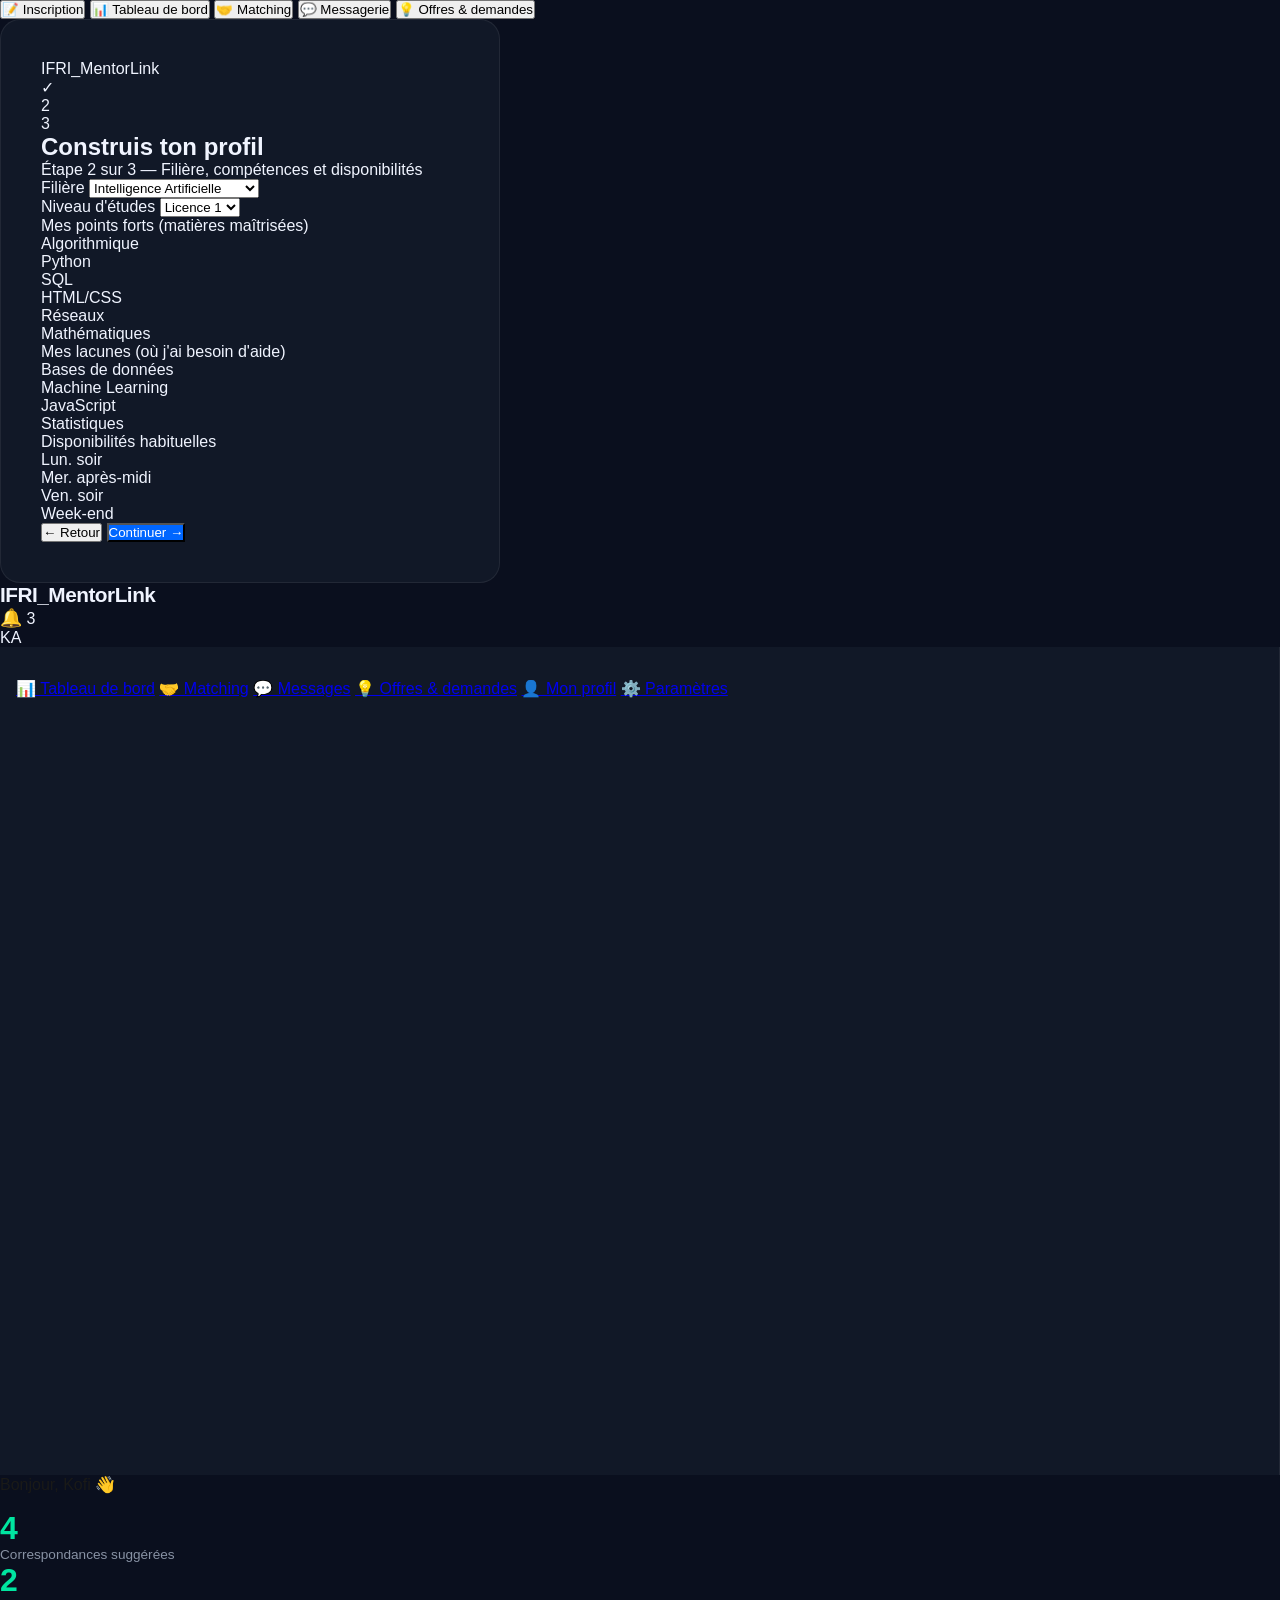
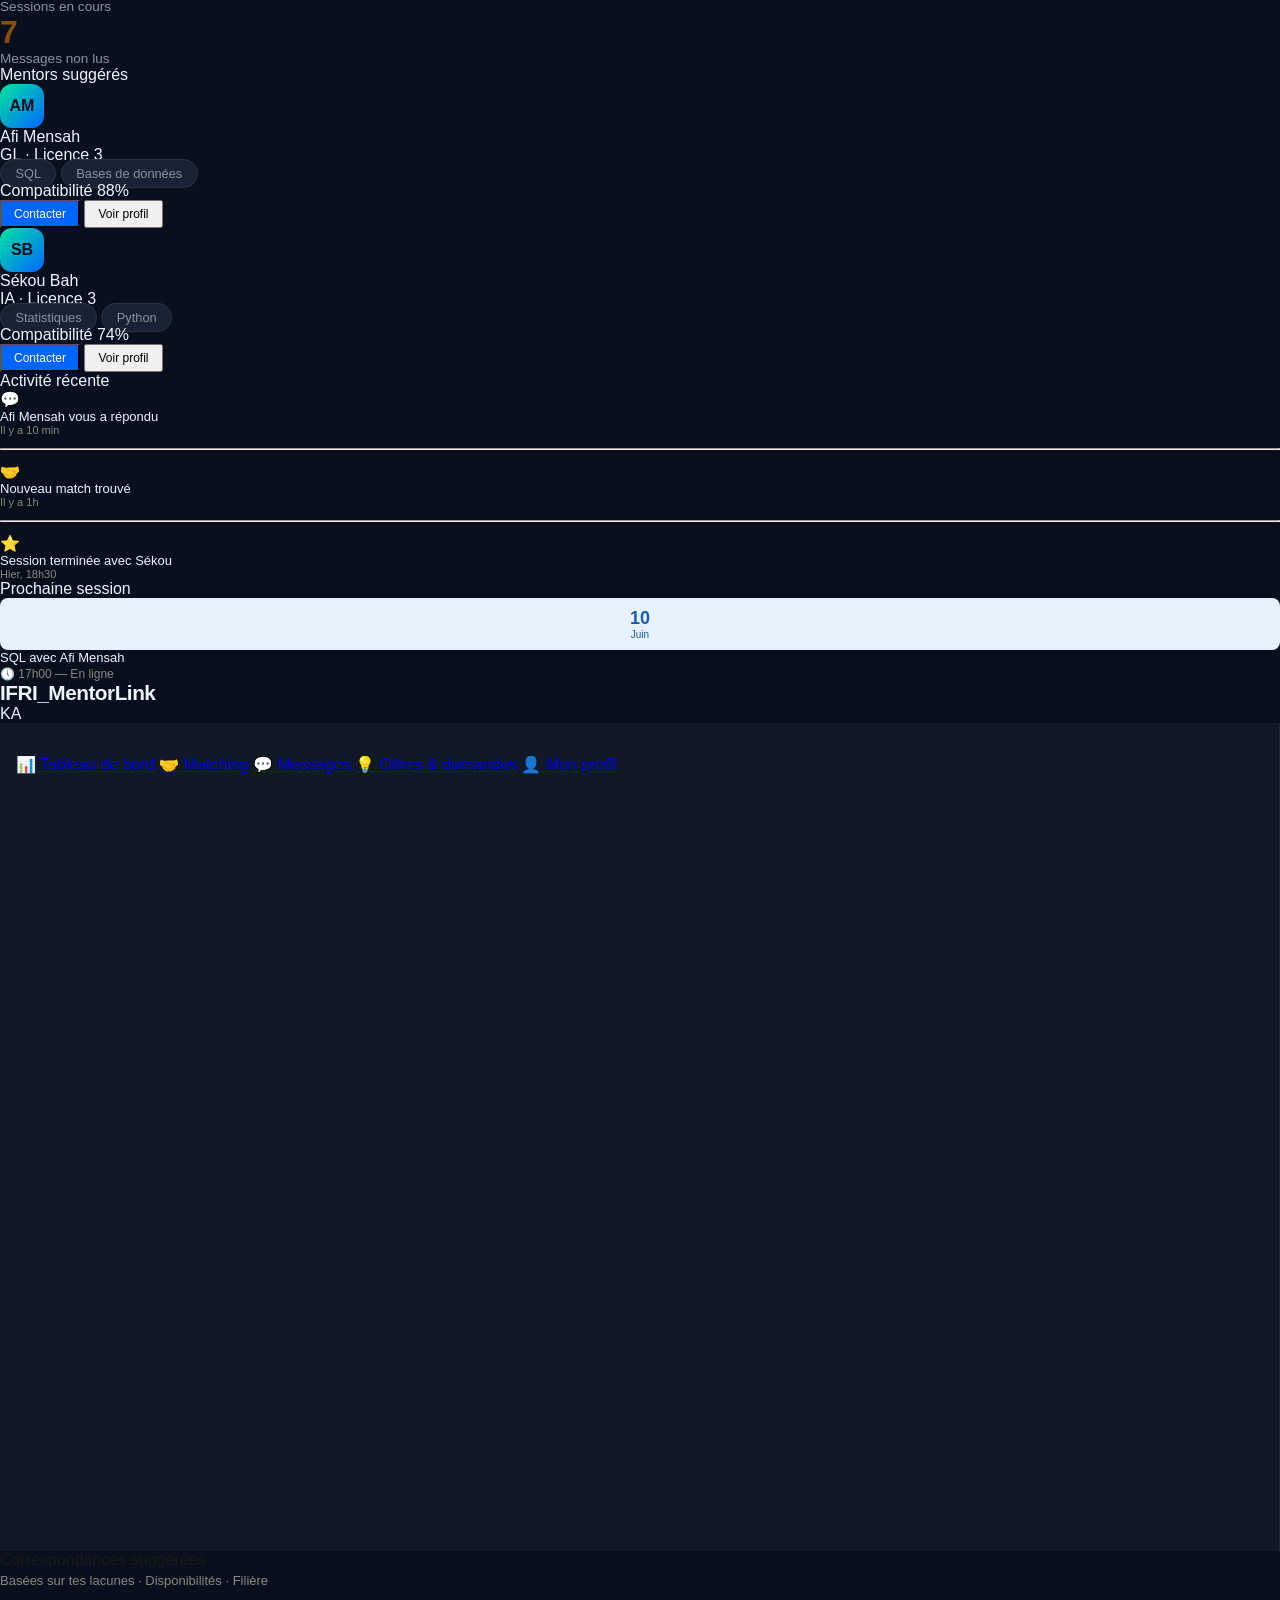
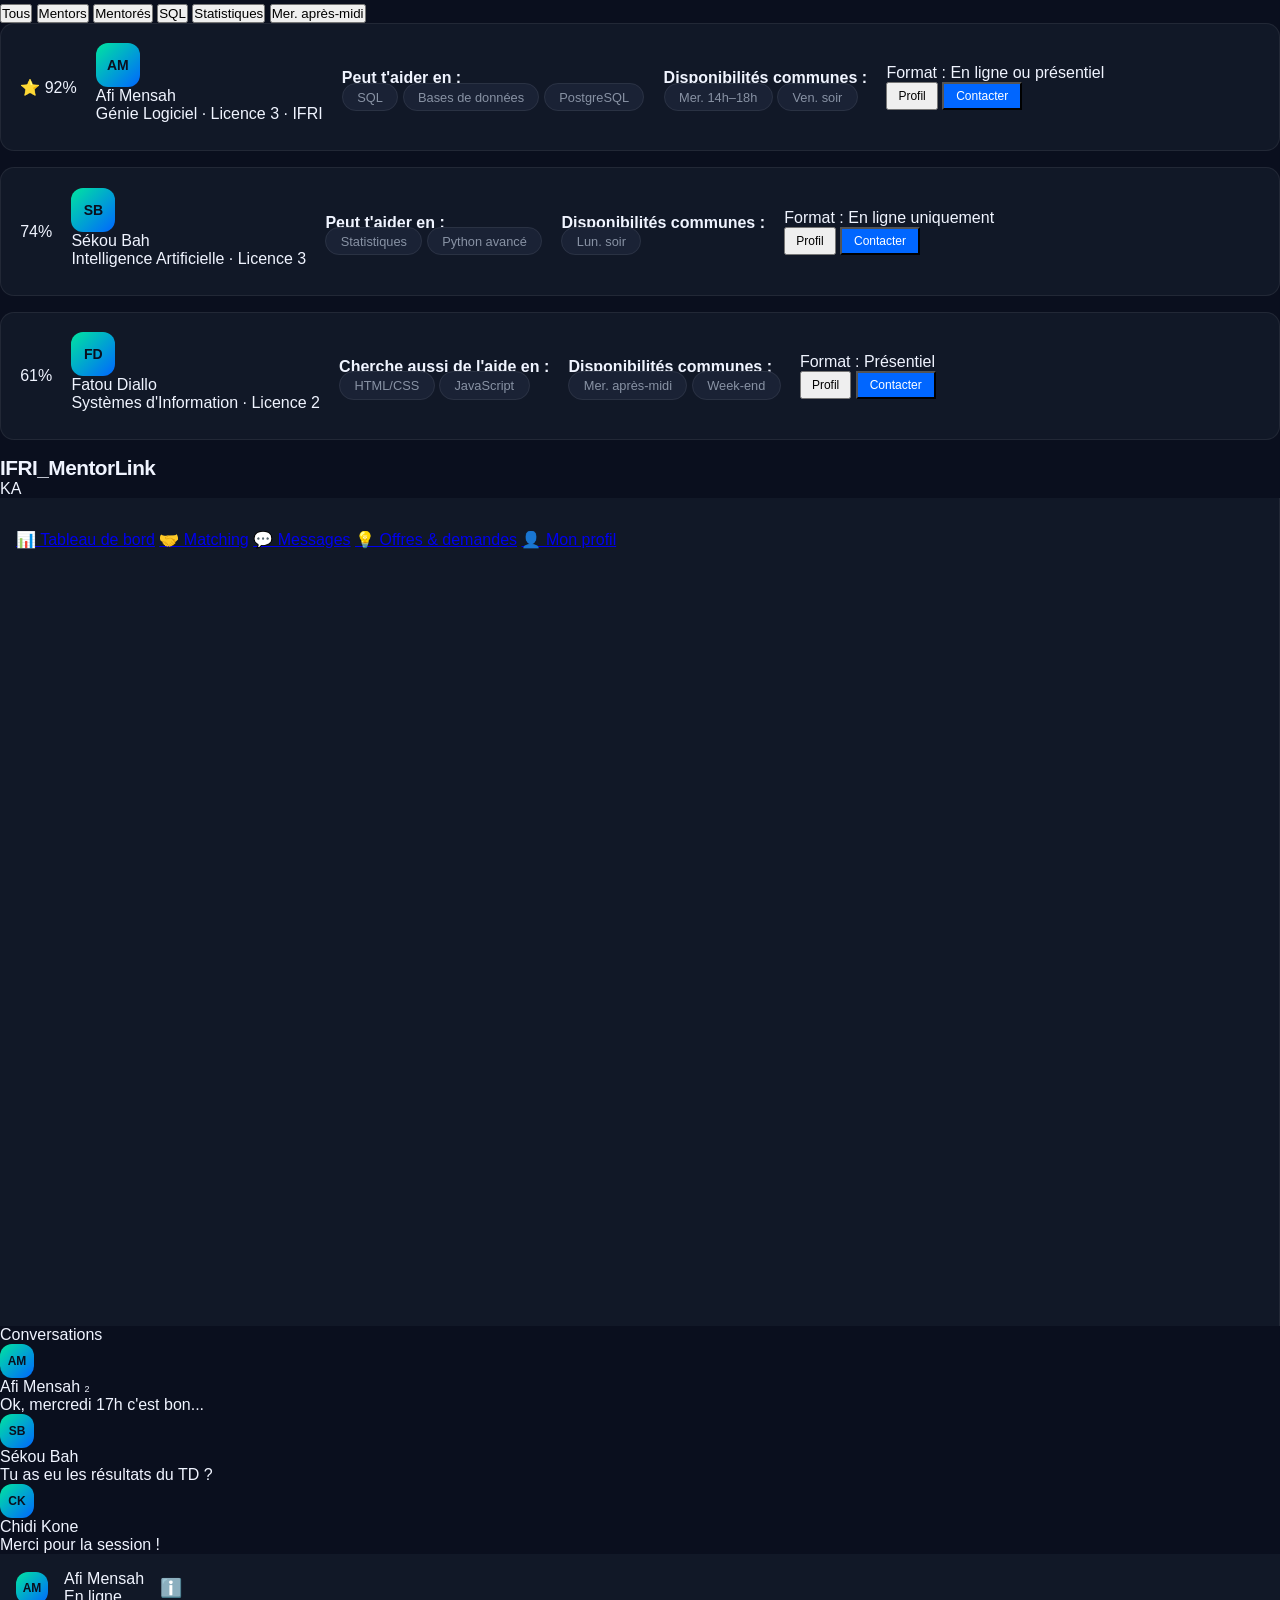
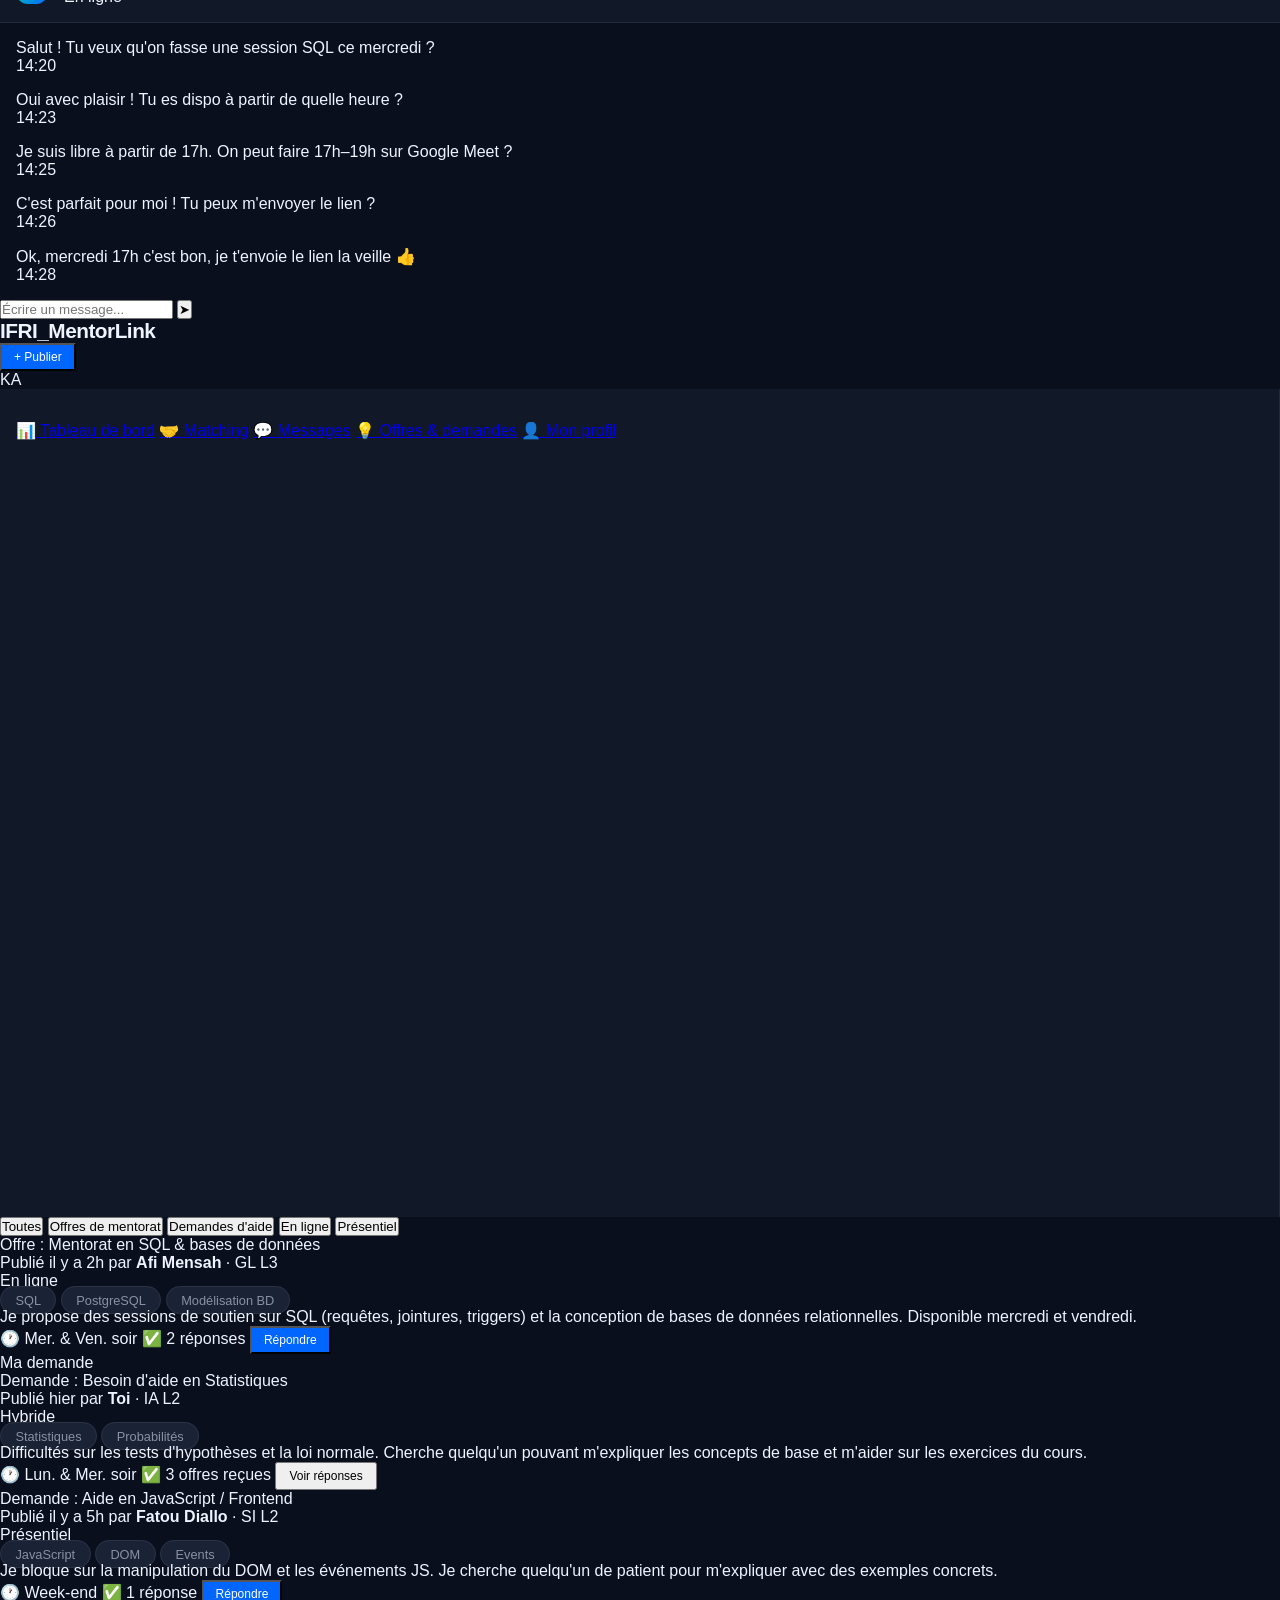
==== commit 1230f8e9: "feat: ajout backend offres et messagerie" ====
--- a/frontend/index.html
+++ b/frontend/index.html
@@ -1,234 +1,722 @@
 <!DOCTYPE html>
 <html lang="fr">
 <head>
-    <meta charset="UTF-8">
-    <meta name="viewport" content="width=device-width, initial-scale=1.0, user-scalable=yes">
-    <title>IFRI MentorLink | Plateforme de mentorat</title>
-    <!-- Bootstrap 5 -->
-    <link href="https://cdn.jsdelivr.net/npm/bootstrap@5.3.0-alpha1/dist/css/bootstrap.min.css" rel="stylesheet">
-    <link rel="stylesheet" href="https://cdn.jsdelivr.net/npm/bootstrap-icons@1.11.3/font/bootstrap-icons.min.css">
-    <!-- Google Fonts -->
-    <link href="https://fonts.googleapis.com/css2?family=Syne:wght@400;600;700;800&family=DM+Sans:wght@300;400;500;600;700&display=swap" rel="stylesheet">
-    <!-- Custom CSS -->
-    <link rel="stylesheet" href="assets/style.css">
+  <meta charset="UTF-8" />
+  <meta name="viewport" content="width=device-width, initial-scale=1.0" />
+  <title>IFRI_MentorLink — Maquette</title>
+  <link rel="stylesheet" href="style.css" />
+<link rel="stylesheet" href="assets/style.css">
 </head>
 <body>
 
-  <nav class="navbar-custom">
-    <div class="nav-container">
-        <div class="logo">IFRI<span>_</span>MentorLink</div>
-        <div class="nav-links" id="navLinks">
-            <a href="#" onclick="showPage('home')">Accueil</a>
-            <a href="#" onclick="showPage('about')">À propos</a>
-            <a href="#" onclick="showPage('howitworks')">Fonctionnement</a>
-            <a href="#" onclick="showPage('faq')">FAQ</a>
-            <a href="#" onclick="showPage('contact')">Contact</a>
-            <a href="#" onclick="showPage('matching')">Matching</a>
-            <a href="#" onclick="showPage('messenger')">Messages</a>
-        </div>
-        <div class="nav-actions">
-            <button id="darkModeToggle" class="theme-toggle"><i class="bi bi-moon-fill"></i></button>
-            <button class="btn btn-outline" onclick="showPage('login')">Connexion</button>
-            <button class="btn btn-accent" onclick="showPage('register')">Inscription</button>
-        </div>
-        <div class="mobile-menu-btn" onclick="toggleMobileMenu()">
-            <i class="bi bi-list"></i>
-        </div>
+  <!-- =========================================
+       NAVIGATION PAR ONGLETS
+       ========================================= -->
+  <nav class="nav-tabs" id="nav" role="tablist" aria-label="Écrans de la maquette">
+    <button class="tab-btn active" onclick="showTab('inscription')"   aria-selected="true"  role="tab">📝 Inscription</button>
+    <button class="tab-btn"        onclick="showTab('dashboard')"     aria-selected="false" role="tab">📊 Tableau de bord</button>
+    <button class="tab-btn"        onclick="showTab('matching')"      aria-selected="false" role="tab">🤝 Matching</button>
+    <button class="tab-btn"        onclick="showTab('messagerie')"    aria-selected="false" role="tab">💬 Messagerie</button>
+    <button class="tab-btn"        onclick="showTab('offres')"        aria-selected="false" role="tab">💡 Offres &amp; demandes</button>
+  </nav>
+
+
+  <!-- =========================================
+       ÉCRAN 1 : INSCRIPTION (étape 2/3)
+       ========================================= -->
+  <section class="screen active" id="screen-inscription" role="tabpanel" aria-label="Inscription">
+    <div class="full-layout">
+      <div class="auth-card">
+
+        <!-- Logo -->
+        <div class="auth-logo">
+          <span class="logo-dot"></span>
+          IFRI_MentorLink
+        </div>
+
+        <!-- Indicateur d'étapes -->
+        <div class="steps-row" aria-label="Étape 2 sur 3">
+          <div class="step-item">
+            <div class="step-circle step-done" aria-label="Étape 1 : terminée">✓</div>
+          </div>
+          <div class="step-line done"></div>
+          <div class="step-item">
+            <div class="step-circle step-active" aria-label="Étape 2 : en cours">2</div>
+          </div>
+          <div class="step-line"></div>
+          <div class="step-item">
+            <div class="step-circle step-todo" aria-label="Étape 3 : à venir">3</div>
+          </div>
+        </div>
+
+        <h1 class="auth-title">Construis ton profil</h1>
+        <p class="auth-subtitle">Étape 2 sur 3 — Filière, compétences et disponibilités</p>
+
+        <!-- Filière & Niveau -->
+        <div class="form-grid">
+          <div>
+            <label class="label-sm" for="filiere">Filière</label>
+            <select class="select-field" id="filiere" name="filiere">
+              <option value="IA">Intelligence Artificielle</option>
+              <option value="GL">Génie Logiciel</option>
+              <option value="SI">Systèmes d'Information</option>
+              <option value="SE">SE &amp; IoT</option>
+              <option value="IM">Infographie &amp; Multimédia</option>
+            </select>
+          </div>
+          <div>
+            <label class="label-sm" for="niveau">Niveau d'études</label>
+            <select class="select-field" id="niveau" name="niveau">
+              <option value="L1">Licence 1</option>
+              <option value="L2">Licence 2</option>
+              <option value="L3">Licence 3</option>
+            </select>
+          </div>
+        </div>
+
+        <!-- Points forts -->
+        <label class="label-sm">Mes points forts (matières maîtrisées)</label>
+        <div class="checkbox-group" id="strengths" role="group" aria-label="Sélectionner les points forts">
+          <div class="checkbox-item checked" onclick="toggleCheck(this)" role="checkbox" aria-checked="true"  tabindex="0">Algorithmique</div>
+          <div class="checkbox-item checked" onclick="toggleCheck(this)" role="checkbox" aria-checked="true"  tabindex="0">Python</div>
+          <div class="checkbox-item"         onclick="toggleCheck(this)" role="checkbox" aria-checked="false" tabindex="0">SQL</div>
+          <div class="checkbox-item"         onclick="toggleCheck(this)" role="checkbox" aria-checked="false" tabindex="0">HTML/CSS</div>
+          <div class="checkbox-item"         onclick="toggleCheck(this)" role="checkbox" aria-checked="false" tabindex="0">Réseaux</div>
+          <div class="checkbox-item"         onclick="toggleCheck(this)" role="checkbox" aria-checked="false" tabindex="0">Mathématiques</div>
+        </div>
+
+        <!-- Lacunes -->
+        <label class="label-sm">Mes lacunes (où j'ai besoin d'aide)</label>
+        <div class="checkbox-group" id="weaknesses" role="group" aria-label="Sélectionner les lacunes">
+          <div class="checkbox-item checked" onclick="toggleCheck(this)" role="checkbox" aria-checked="true"  tabindex="0">Bases de données</div>
+          <div class="checkbox-item"         onclick="toggleCheck(this)" role="checkbox" aria-checked="false" tabindex="0">Machine Learning</div>
+          <div class="checkbox-item"         onclick="toggleCheck(this)" role="checkbox" aria-checked="false" tabindex="0">JavaScript</div>
+          <div class="checkbox-item checked" onclick="toggleCheck(this)" role="checkbox" aria-checked="true"  tabindex="0">Statistiques</div>
+        </div>
+
+        <!-- Disponibilités -->
+        <label class="label-sm">Disponibilités habituelles</label>
+        <div class="checkbox-group" id="availabilities" role="group" aria-label="Sélectionner les disponibilités">
+          <div class="checkbox-item checked" onclick="toggleCheck(this)" role="checkbox" aria-checked="true"  tabindex="0">Lun. soir</div>
+          <div class="checkbox-item checked" onclick="toggleCheck(this)" role="checkbox" aria-checked="true"  tabindex="0">Mer. après-midi</div>
+          <div class="checkbox-item"         onclick="toggleCheck(this)" role="checkbox" aria-checked="false" tabindex="0">Ven. soir</div>
+          <div class="checkbox-item"         onclick="toggleCheck(this)" role="checkbox" aria-checked="false" tabindex="0">Week-end</div>
+        </div>
+
+        <!-- Actions -->
+        <div class="btn-row">
+          <button class="btn-secondary">← Retour</button>
+          <button class="btn-primary" style="flex:1">Continuer →</button>
+        </div>
+
+      </div>
     </div>
-</nav>
-
-<!-- ==================== TOUTES LES PAGES ==================== -->
-
-<!-- PAGE ACCUEIL -->
-<div id="page-home" class="page active">
-    <div class="hero">
-        <div class="hero-badge">🎓 Plateforme exclusive à l'IFRI</div>
-        <h1>Apprenons mieux,<br><em>Tous ensemble.</em></h1>
-        <p>Connectez-vous avec des mentors expérimentés et des collègues passionnés. IFRI_MentorLink facilite le partage de connaissances au sein de l'IFRI pour une réussite collective.</p>
-        <div class="hero-actions">
-            <button class="btn btn-accent btn-lg" onclick="showPage('register')">Commencer</button>
-            <button class="btn btn-outline btn-lg" onclick="showPage('matching')">Voir les annonces</button>
-        </div>
-        <div class="stats">
-            <div class="stat"><div class="stat-num">120+</div><div class="stat-label">Étudiants Actifs</div></div>
-            <div class="stat"><div class="stat-num">85%</div><div class="stat-label">Taux de Satisfaction</div></div>
-            <div class="stat"><div class="stat-num">5</div><div class="stat-label">Fillières de l'IFRI</div></div>
-            <div class="stat"><div class="stat-num">24/7</div><div class="stat-label">Accès Plateforme</div></div>
-        </div>
+  </section>
+
+
+  <!-- =========================================
+       ÉCRAN 2 : TABLEAU DE BORD
+       ========================================= -->
+  <section class="screen" id="screen-dashboard" role="tabpanel" aria-label="Tableau de bord">
+    <div class="app-frame">
+
+      <!-- Topbar -->
+      <header class="topbar">
+        <div class="logo"><span class="logo-dot"></span> IFRI_MentorLink</div>
+        <div class="topbar-actions">
+          <span style="font-size:18px; color:#888780; cursor:pointer;" title="Notifications">🔔</span>
+          <span class="badge-notif">3</span>
+          <div class="avatar-sm">KA</div>
+        </div>
+      </header>
+
+      <!-- Corps -->
+      <div class="sidebar-layout">
+
+        <!-- Sidebar -->
+        <nav class="sidebar" aria-label="Menu principal">
+          <a class="sidebar-item active" href="#" onclick="return false">📊 Tableau de bord</a>
+          <a class="sidebar-item"        href="#" onclick="showTab('matching');   return false">🤝 Matching</a>
+          <a class="sidebar-item"        href="#" onclick="showTab('messagerie'); return false">💬 Messages</a>
+          <a class="sidebar-item"        href="#" onclick="showTab('offres');     return false">💡 Offres &amp; demandes</a>
+          <a class="sidebar-item"        href="#" onclick="return false">👤 Mon profil</a>
+          <a class="sidebar-item"        href="#" onclick="return false">⚙️ Paramètres</a>
+        </nav>
+
+        <!-- Contenu -->
+        <main class="main-content">
+          <h2 style="font-size:16px; font-weight:500; color:#1a1a18; margin-bottom:16px;">Bonjour, Kofi 👋</h2>
+
+          <!-- Statistiques -->
+          <div class="stat-grid">
+            <div class="stat-card">
+              <div class="stat-num text-green">4</div>
+              <div class="stat-label">Correspondances suggérées</div>
+            </div>
+            <div class="stat-card">
+              <div class="stat-num text-blue">2</div>
+              <div class="stat-label">Sessions en cours</div>
+            </div>
+            <div class="stat-card">
+              <div class="stat-num" style="color:#854f0b">7</div>
+              <div class="stat-label">Messages non lus</div>
+            </div>
+          </div>
+
+          <!-- Double colonne -->
+          <div class="two-col">
+
+            <!-- Colonne gauche : mentors suggérés -->
+            <div>
+              <!-- Mentor 1 -->
+              <div class="card">
+                <div class="section-title">Mentors suggérés</div>
+                <div class="user-row">
+                  <div class="avatar av-teal">AM</div>
+                  <div>
+                    <div class="user-name">Afi Mensah</div>
+                    <div class="user-meta">GL · Licence 3</div>
+                  </div>
+                </div>
+                <div class="tags-row">
+                  <span class="tag tag-teal">SQL</span>
+                  <span class="tag tag-teal">Bases de données</span>
+                </div>
+                <div class="score-bar"><div class="score-fill" style="width:88%"></div></div>
+                <div class="score-label">
+                  <span>Compatibilité</span>
+                  <span class="score-value">88%</span>
+                </div>
+                <div class="btn-row">
+                  <button class="btn-primary"   style="font-size:12px; padding:5px 12px">Contacter</button>
+                  <button class="btn-secondary" style="font-size:12px; padding:5px 12px">Voir profil</button>
+                </div>
+              </div>
+
+              <!-- Mentor 2 -->
+              <div class="card">
+                <div class="user-row">
+                  <div class="avatar av-blue">SB</div>
+                  <div>
+                    <div class="user-name">Sékou Bah</div>
+                    <div class="user-meta">IA · Licence 3</div>
+                  </div>
+                </div>
+                <div class="tags-row">
+                  <span class="tag tag-blue">Statistiques</span>
+                  <span class="tag tag-blue">Python</span>
+                </div>
+                <div class="score-bar"><div class="score-fill" style="width:74%"></div></div>
+                <div class="score-label">
+                  <span>Compatibilité</span>
+                  <span class="score-value">74%</span>
+                </div>
+                <div class="btn-row">
+                  <button class="btn-primary"   style="font-size:12px; padding:5px 12px">Contacter</button>
+                  <button class="btn-secondary" style="font-size:12px; padding:5px 12px">Voir profil</button>
+                </div>
+              </div>
+            </div>
+
+            <!-- Colonne droite : activité + prochaine session -->
+            <div>
+              <!-- Activité récente -->
+              <div class="card">
+                <div class="section-title">Activité récente</div>
+                <div style="display:flex; flex-direction:column; gap:10px;">
+
+                  <div class="flex-center" style="gap:10px; font-size:13px;">
+                    <span style="font-size:16px;">💬</span>
+                    <div>
+                      <span class="fw-medium">Afi Mensah</span> vous a répondu
+                      <div style="font-size:11px; color:#888780;">Il y a 10 min</div>
+                    </div>
+                    <span class="notif-dot" style="margin-left:auto;"></span>
+                  </div>
+
+                  <hr class="divider" style="margin:2px 0;">
+
+                  <div class="flex-center" style="gap:10px; font-size:13px;">
+                    <span style="font-size:16px;">🤝</span>
+                    <div>
+                      <span class="fw-medium">Nouveau match</span> trouvé
+                      <div style="font-size:11px; color:#888780;">Il y a 1h</div>
+                    </div>
+                    <span class="notif-dot" style="margin-left:auto;"></span>
+                  </div>
+
+                  <hr class="divider" style="margin:2px 0;">
+
+                  <div class="flex-center" style="gap:10px; font-size:13px;">
+                    <span style="font-size:16px;">⭐</span>
+                    <div>
+                      <span class="fw-medium">Session terminée</span> avec Sékou
+                      <div style="font-size:11px; color:#888780;">Hier, 18h30</div>
+                    </div>
+                  </div>
+
+                </div>
+              </div>
+
+              <!-- Prochaine session -->
+              <div class="card">
+                <div class="section-title">Prochaine session</div>
+                <div class="flex-center" style="gap:12px;">
+                  <div style="background:#e6f1fb; border-radius:8px; padding:10px; text-align:center; min-width:46px;">
+                    <div style="font-size:18px; font-weight:600; color:#185fa5;">10</div>
+                    <div style="font-size:10px; color:#185fa5;">Juin</div>
+                  </div>
+                  <div>
+                    <div style="font-size:13px; font-weight:500;">SQL avec Afi Mensah</div>
+                    <div style="font-size:12px; color:#888780; margin-top:2px;">🕔 17h00 — En ligne</div>
+                  </div>
+                </div>
+              </div>
+            </div>
+
+          </div><!-- /.two-col -->
+        </main>
+
+      </div><!-- /.sidebar-layout -->
+    </div><!-- /.app-frame -->
+  </section>
+
+
+  <!-- =========================================
+       ÉCRAN 3 : MATCHING
+       ========================================= -->
+  <section class="screen" id="screen-matching" role="tabpanel" aria-label="Matching">
+    <div class="app-frame">
+
+      <header class="topbar">
+        <div class="logo"><span class="logo-dot"></span> IFRI_MentorLink</div>
+        <div class="topbar-actions"><div class="avatar-sm">KA</div></div>
+      </header>
+
+      <div class="sidebar-layout">
+        <nav class="sidebar" aria-label="Menu principal">
+          <a class="sidebar-item"        href="#" onclick="showTab('dashboard');  return false">📊 Tableau de bord</a>
+          <a class="sidebar-item active" href="#" onclick="return false">🤝 Matching</a>
+          <a class="sidebar-item"        href="#" onclick="showTab('messagerie'); return false">💬 Messages</a>
+          <a class="sidebar-item"        href="#" onclick="showTab('offres');     return false">💡 Offres &amp; demandes</a>
+          <a class="sidebar-item"        href="#" onclick="return false">👤 Mon profil</a>
+        </nav>
+
+        <main class="main-content">
+          <h2 style="font-size:16px; font-weight:500; color:#1a1a18; margin-bottom:4px;">Correspondances suggérées</h2>
+          <p style="font-size:13px; color:#888780; margin-bottom:16px;">Basées sur tes lacunes · Disponibilités · Filière</p>
+
+          <!-- Filtres -->
+          <div class="filter-row" role="group" aria-label="Filtrer les résultats">
+            <button class="filter-chip active">Tous</button>
+            <button class="filter-chip" onclick="toggleFilter(this)">Mentors</button>
+            <button class="filter-chip" onclick="toggleFilter(this)">Mentorés</button>
+            <button class="filter-chip" onclick="toggleFilter(this)">SQL</button>
+            <button class="filter-chip" onclick="toggleFilter(this)">Statistiques</button>
+            <button class="filter-chip" onclick="toggleFilter(this)">Mer. après-midi</button>
+          </div>
+
+          <!-- Match 1 — 92% -->
+          <article class="match-card">
+            <span class="match-score-badge match-score-high">⭐ 92%</span>
+            <div class="user-row" style="margin-bottom:8px;">
+              <div class="avatar av-teal" style="width:44px;height:44px;font-size:14px;">AM</div>
+              <div>
+                <div class="user-name">Afi Mensah</div>
+                <div class="user-meta">Génie Logiciel · Licence 3 · IFRI</div>
+              </div>
+            </div>
+            <div class="match-compatible">
+              <strong>Peut t'aider en :</strong>
+              <div class="tags-row">
+                <span class="tag tag-teal">SQL</span>
+                <span class="tag tag-teal">Bases de données</span>
+                <span class="tag tag-teal">PostgreSQL</span>
+              </div>
+            </div>
+            <div class="match-compatible mt-8">
+              <strong>Disponibilités communes :</strong>
+              <div class="tags-row">
+                <span class="tag tag-gray">Mer. 14h–18h</span>
+                <span class="tag tag-gray">Ven. soir</span>
+              </div>
+            </div>
+            <div class="match-footer">
+              <span class="format-info">Format : En ligne ou présentiel</span>
+              <div class="btn-row" style="margin:0; gap:6px;">
+                <button class="btn-secondary" style="font-size:12px; padding:5px 10px;">Profil</button>
+                <button class="btn-primary"   style="font-size:12px; padding:5px 12px;">Contacter</button>
+              </div>
+            </div>
+          </article>
+
+          <!-- Match 2 — 74% -->
+          <article class="match-card">
+            <span class="match-score-badge match-score-medium">74%</span>
+            <div class="user-row" style="margin-bottom:8px;">
+              <div class="avatar av-blue" style="width:44px;height:44px;font-size:14px;">SB</div>
+              <div>
+                <div class="user-name">Sékou Bah</div>
+                <div class="user-meta">Intelligence Artificielle · Licence 3</div>
+              </div>
+            </div>
+            <div class="match-compatible">
+              <strong>Peut t'aider en :</strong>
+              <div class="tags-row">
+                <span class="tag tag-blue">Statistiques</span>
+                <span class="tag tag-blue">Python avancé</span>
+              </div>
+            </div>
+            <div class="match-compatible mt-8">
+              <strong>Disponibilités communes :</strong>
+              <div class="tags-row">
+                <span class="tag tag-gray">Lun. soir</span>
+              </div>
+            </div>
+            <div class="match-footer">
+              <span class="format-info">Format : En ligne uniquement</span>
+              <div class="btn-row" style="margin:0; gap:6px;">
+                <button class="btn-secondary" style="font-size:12px; padding:5px 10px;">Profil</button>
+                <button class="btn-primary"   style="font-size:12px; padding:5px 12px;">Contacter</button>
+              </div>
+            </div>
+          </article>
+
+          <!-- Match 3 — 61% -->
+          <article class="match-card">
+            <span class="match-score-badge match-score-low">61%</span>
+            <div class="user-row" style="margin-bottom:8px;">
+              <div class="avatar av-coral" style="width:44px;height:44px;font-size:14px;">FD</div>
+              <div>
+                <div class="user-name">Fatou Diallo</div>
+                <div class="user-meta">Systèmes d'Information · Licence 2</div>
+              </div>
+            </div>
+            <div class="match-compatible">
+              <strong>Cherche aussi de l'aide en :</strong>
+              <div class="tags-row">
+                <span class="tag tag-coral">HTML/CSS</span>
+                <span class="tag tag-coral">JavaScript</span>
+              </div>
+            </div>
+            <div class="match-compatible mt-8">
+              <strong>Disponibilités communes :</strong>
+              <div class="tags-row">
+                <span class="tag tag-gray">Mer. après-midi</span>
+                <span class="tag tag-gray">Week-end</span>
+              </div>
+            </div>
+            <div class="match-footer">
+              <span class="format-info">Format : Présentiel</span>
+              <div class="btn-row" style="margin:0; gap:6px;">
+                <button class="btn-secondary" style="font-size:12px; padding:5px 10px;">Profil</button>
+                <button class="btn-primary"   style="font-size:12px; padding:5px 12px;">Contacter</button>
+              </div>
+            </div>
+          </article>
+
+        </main>
+      </div>
     </div>
-    <div class="features">
-        <div class="feature-card"><div class="feature-icon">🤝</div><h3>Matching intelligent</h3><p>Algorithme avancé pour trouver les meilleurs binômes</p></div>
-        <div class="feature-card"><div class="feature-icon">💬</div><h3>Messagerie intégrée</h3><p>Discutez en temps réel avec vos mentors</p></div>
-        <div class="feature-card"><div class="feature-icon">📋</div><h3>Offres & demandes</h3><p>Publiez et trouvez l'aide dont vous avez besoin</p></div>
-        <div class="feature-card"><div class="feature-icon">🔒</div><h3>Sécurisé & confidentiel</h3><p>Données protégées, accès sécurisé</p></div>
+  </section>
+
+
+  <!-- =========================================
+       ÉCRAN 4 : MESSAGERIE
+       ========================================= -->
+  <section class="screen" id="screen-messagerie" role="tabpanel" aria-label="Messagerie">
+    <div class="app-frame">
+
+      <header class="topbar">
+        <div class="logo"><span class="logo-dot"></span> IFRI_MentorLink</div>
+        <div class="topbar-actions"><div class="avatar-sm">KA</div></div>
+      </header>
+
+      <div class="sidebar-layout">
+        <nav class="sidebar" aria-label="Menu principal">
+          <a class="sidebar-item"        href="#" onclick="showTab('dashboard');  return false">📊 Tableau de bord</a>
+          <a class="sidebar-item"        href="#" onclick="showTab('matching');   return false">🤝 Matching</a>
+          <a class="sidebar-item active" href="#" onclick="return false">💬 Messages</a>
+          <a class="sidebar-item"        href="#" onclick="showTab('offres');     return false">💡 Offres &amp; demandes</a>
+          <a class="sidebar-item"        href="#" onclick="return false">👤 Mon profil</a>
+        </nav>
+
+        <!-- Zone de chat -->
+        <div class="chat-wrapper">
+
+          <!-- Liste des conversations -->
+          <aside class="chat-list" aria-label="Conversations">
+            <div class="chat-list-header">Conversations</div>
+
+            <div class="chat-item active" onclick="selectConv(this)">
+              <div class="avatar av-teal" style="width:34px;height:34px;font-size:12px;flex-shrink:0;">AM</div>
+              <div class="chat-item-info">
+                <div class="chat-item-name">
+                  Afi Mensah
+                  <span class="badge-notif" style="font-size:9px;width:15px;height:15px;">2</span>
+                </div>
+                <div class="chat-preview">Ok, mercredi 17h c'est bon...</div>
+              </div>
+            </div>
+
+            <div class="chat-item" onclick="selectConv(this)">
+              <div class="avatar av-blue" style="width:34px;height:34px;font-size:12px;flex-shrink:0;">SB</div>
+              <div class="chat-item-info">
+                <div class="chat-item-name">Sékou Bah</div>
+                <div class="chat-preview">Tu as eu les résultats du TD ?</div>
+              </div>
+            </div>
+
+            <div class="chat-item" onclick="selectConv(this)">
+              <div class="avatar av-purple" style="width:34px;height:34px;font-size:12px;flex-shrink:0;">CK</div>
+              <div class="chat-item-info">
+                <div class="chat-item-name">Chidi Kone</div>
+                <div class="chat-preview">Merci pour la session !</div>
+              </div>
+            </div>
+          </aside>
+
+          <!-- Zone de messages -->
+          <div class="chat-main">
+
+            <!-- En-tête de la conversation -->
+            <div class="chat-header">
+              <div class="avatar av-teal" style="width:32px;height:32px;font-size:12px;">AM</div>
+              <div class="chat-header-info">
+                <div class="chat-header-name">Afi Mensah</div>
+                <div class="chat-header-status">
+                  <span class="online-dot"></span> En ligne
+                </div>
+              </div>
+              <div class="chat-header-actions">
+                <span style="font-size:18px; color:#888780; cursor:pointer;" title="Informations">ℹ️</span>
+              </div>
+            </div>
+
+            <!-- Messages -->
+            <div class="chat-messages" id="chat-messages" role="log" aria-live="polite" aria-label="Messages de la conversation">
+              <div class="msg msg-received">
+                Salut ! Tu veux qu'on fasse une session SQL ce mercredi ?
+                <div class="msg-time">14:20</div>
+              </div>
+              <div class="msg msg-sent">
+                Oui avec plaisir ! Tu es dispo à partir de quelle heure ?
+                <div class="msg-time">14:23</div>
+              </div>
+              <div class="msg msg-received">
+                Je suis libre à partir de 17h. On peut faire 17h–19h sur Google Meet ?
+                <div class="msg-time">14:25</div>
+              </div>
+              <div class="msg msg-sent">
+                C'est parfait pour moi ! Tu peux m'envoyer le lien ?
+                <div class="msg-time">14:26</div>
+              </div>
+              <div class="msg msg-received">
+                Ok, mercredi 17h c'est bon, je t'envoie le lien la veille 👍
+                <div class="msg-time">14:28</div>
+              </div>
+            </div>
+
+            <!-- Saisie -->
+            <div class="chat-input-row">
+              <input
+                type="text"
+                id="chat-input"
+                placeholder="Écrire un message..."
+                onkeydown="handleEnter(event)"
+                aria-label="Écrire un message"
+              />
+              <button class="send-btn" onclick="sendMessage()" aria-label="Envoyer">➤</button>
+            </div>
+
+          </div><!-- /.chat-main -->
+        </div><!-- /.chat-wrapper -->
+
+      </div><!-- /.sidebar-layout -->
+    </div><!-- /.app-frame -->
+  </section>
+
+
+  <!-- =========================================
+       ÉCRAN 5 : OFFRES & DEMANDES
+       ========================================= -->
+  <section class="screen" id="screen-offres" role="tabpanel" aria-label="Offres et demandes">
+    <div class="app-frame">
+
+      <header class="topbar">
+        <div class="logo"><span class="logo-dot"></span> IFRI_MentorLink</div>
+        <div class="topbar-actions">
+          <button class="btn-primary" style="font-size:12px; padding:5px 12px;">+ Publier</button>
+          <div class="avatar-sm">KA</div>
+        </div>
+      </header>
+
+      <div class="sidebar-layout">
+        <nav class="sidebar" aria-label="Menu principal">
+          <a class="sidebar-item"        href="#" onclick="showTab('dashboard');  return false">📊 Tableau de bord</a>
+          <a class="sidebar-item"        href="#" onclick="showTab('matching');   return false">🤝 Matching</a>
+          <a class="sidebar-item"        href="#" onclick="showTab('messagerie'); return false">💬 Messages</a>
+          <a class="sidebar-item active" href="#" onclick="return false">💡 Offres &amp; demandes</a>
+          <a class="sidebar-item"        href="#" onclick="return false">👤 Mon profil</a>
+        </nav>
+
+        <main class="main-content">
+
+          <!-- Filtres -->
+          <div class="filter-row" role="group" aria-label="Filtrer les annonces">
+            <button class="filter-chip active">Toutes</button>
+            <button class="filter-chip" onclick="toggleFilter(this)">Offres de mentorat</button>
+            <button class="filter-chip" onclick="toggleFilter(this)">Demandes d'aide</button>
+            <button class="filter-chip" onclick="toggleFilter(this)">En ligne</button>
+            <button class="filter-chip" onclick="toggleFilter(this)">Présentiel</button>
+          </div>
+
+          <!-- Offre 1 -->
+          <article class="offer-card">
+            <div class="offer-header">
+              <div>
+                <div class="offer-title">Offre : Mentorat en SQL &amp; bases de données</div>
+                <div class="offer-author">Publié il y a 2h par <strong>Afi Mensah</strong> · GL L3</div>
+              </div>
+              <span class="format-tag format-online">En ligne</span>
+            </div>
+            <div class="tags-row">
+              <span class="tag tag-teal">SQL</span>
+              <span class="tag tag-teal">PostgreSQL</span>
+              <span class="tag tag-teal">Modélisation BD</span>
+            </div>
+            <p class="offer-description">
+              Je propose des sessions de soutien sur SQL (requêtes, jointures, triggers) et la conception de bases de données relationnelles. Disponible mercredi et vendredi.
+            </p>
+            <div class="offer-footer">
+              <span class="info-item">🕐 Mer. &amp; Ven. soir</span>
+              <span class="info-item">✅ 2 réponses</span>
+              <button class="btn-primary" style="margin-left:auto; font-size:12px; padding:5px 12px;">Répondre</button>
+            </div>
+          </article>
+
+          <!-- Demande 2 (ma demande) -->
+          <article class="offer-card my-offer">
+            <span class="my-badge">Ma demande</span>
+            <div class="offer-header">
+              <div>
+                <div class="offer-title">Demande : Besoin d'aide en Statistiques</div>
+                <div class="offer-author">Publié hier par <strong>Toi</strong> · IA L2</div>
+              </div>
+              <span class="format-tag format-hybrid">Hybride</span>
+            </div>
+            <div class="tags-row">
+              <span class="tag tag-blue">Statistiques</span>
+              <span class="tag tag-blue">Probabilités</span>
+            </div>
+            <p class="offer-description">
+              Difficultés sur les tests d'hypothèses et la loi normale. Cherche quelqu'un pouvant m'expliquer les concepts de base et m'aider sur les exercices du cours.
+            </p>
+            <div class="offer-footer">
+              <span class="info-item">🕐 Lun. &amp; Mer. soir</span>
+              <span class="info-item highlight">✅ 3 offres reçues</span>
+              <button class="btn-secondary" style="margin-left:auto; font-size:12px; padding:5px 12px;">Voir réponses</button>
+            </div>
+          </article>
+
+          <!-- Demande 3 -->
+          <article class="offer-card">
+            <div class="offer-header">
+              <div>
+                <div class="offer-title">Demande : Aide en JavaScript / Frontend</div>
+                <div class="offer-author">Publié il y a 5h par <strong>Fatou Diallo</strong> · SI L2</div>
+              </div>
+              <span class="format-tag format-presential">Présentiel</span>
+            </div>
+            <div class="tags-row">
+              <span class="tag tag-coral">JavaScript</span>
+              <span class="tag tag-coral">DOM</span>
+              <span class="tag tag-coral">Events</span>
+            </div>
+            <p class="offer-description">
+              Je bloque sur la manipulation du DOM et les événements JS. Je cherche quelqu'un de patient pour m'expliquer avec des exemples concrets.
+            </p>
+            <div class="offer-footer">
+              <span class="info-item">🕐 Week-end</span>
+              <span class="info-item">✅ 1 réponse</span>
+              <button class="btn-primary" style="margin-left:auto; font-size:12px; padding:5px 12px;">Répondre</button>
+            </div>
+          </article>
+
+        </main>
+      </div>
     </div>
-</div>
-
-<!-- PAGE À PROPOS -->
-<div id="page-about" class="page">
-    <div class="container-custom">
-        <div class="page-header"><h1>À propos de IFRI_MentorLink</h1><p>Une plateforme dédiée à l'excellence académique à l'IFRI</p></div>
-        <div class="about-grid">
-            <div class="about-card"><i class="bi bi-mortarboard"></i><h3>Notre Mission</h3><p>Faciliter le partage de connaissances entre étudiants pour une réussite collective</p></div>
-            <div class="about-card"><i class="bi bi-eye"></i><h3>Notre Vision</h3><p>à IFRI, nous batissons l'excellence.</p></div>
-            <div class="about-card"><i class="bi bi-heart"></i><h3>Nos Valeurs</h3><p>Entraide, Excellence, Innovation, Intégrité</p></div>
-        </div>
-    </div>
-</div>
-
-<!-- PAGE COMMENT ÇA MARCHE -->
-<div id="page-howitworks" class="page">
-    <div class="container-custom">
-        <div class="page-header"><h1>Comment ça marche ?</h1><p>4 étapes simples pour réussir ensemble</p></div>
-        <div class="steps-grid">
-            <div class="step"><div class="step-num">1</div><h3>Créez votre profil</h3><p>Indiquez vos matières fortes, vos lacunes et disponibilités</p></div>
-            <div class="step"><div class="step-num">2</div><h3>Recevez des matchs</h3><p>L'algorithme vous propose les meilleurs correspondants</p></div>
-            <div class="step"><div class="step-num">3</div><h3>Connectez-vous</h3><p>Discutez via notre messagerie intégrée</p></div>
-            <div class="step"><div class="step-num">4</div><h3>Progressez</h3><p>Atteignez vos objectifs académiques ensemble</p></div>
-        </div>
-    </div>
-</div>
-
-<!-- PAGE FAQ -->
-<div id="page-faq" class="page">
-    <div class="container-custom">
-        <div class="page-header"><h1>Besoin de plus de détails ?</h1><p>Tout ce que vous devez savoir</p></div>
-        <div class="faq-list">
-            <div class="faq-item"><div class="faq-question">Comment être sûr que mon mentor est compétent ?</div><div class="faq-answer">Tous les mentors sont vérifiés via leur parcours académique à l'IFRI.</div></div>
-            <div class="faq-item"><div class="faq-question">La plateforme est-elle gratuite ?</div><div class="faq-answer">Oui, IFRI_MentorLink est entièrement gratuit pour tous les étudiants IFRI.</div></div>
-            <div class="faq-item"><div class="faq-question">Puis-je être à la fois mentor et mentoré ?</div><div class="faq-answer">Absolument ! Chacun a des forces et des axes d'amélioration.</div></div>
-            <div class="faq-item"><div class="faq-question">Comment sont calculés les scores de compatibilité ?</div><div class="faq-answer">Basé sur vos matières, disponibilités et préférences.</div></div>
-        </div>
-    </div>
-</div>
-
-<!-- PAGE CONTACT -->
-<div id="page-contact" class="page">
-    <div class="container-custom">
-        <div class="page-header"><h1>Contactez-nous</h1><p>Notre équipe vous répond dans les 24h</p></div>
-        <div class="contact-wrapper">
-            <div class="contact-info"><i class="bi bi-envelope"></i><h3>Email</h3><p>contact@ifri.uac.bj</p><i class="bi bi-telephone"></i><h3>Téléphone</h3><p>+229 01 55028070/53973060</p><i class="bi bi-geo-alt"></i><h3>Adresse</h3><p>01 BP 526 Cotonou-Bénin. Site web: https://www.ifri.uac.bj</p></div>
-            <form class="contact-form" id="contactForm"><input type="text" placeholder="Votre nom" required><input type="email" placeholder="Votre email" required><textarea rows="4" placeholder="Votre message"></textarea><button type="submit" class="btn btn-accent">Envoyer <i class="bi bi-send"></i></button></form>
-        </div>
-    </div>
-</div>
-
-<!-- PAGE CONNEXION -->
-<div id="page-login" class="page">
-    <div class="auth-container"><div class="auth-card"><h2>Connexion</h2><p class="subtitle">Bon retour sur IFRI_MentorLink</p>
-        <form id="loginForm"><div class="form-group"><label>Email ou téléphone</label><input type="text" placeholder="exemple@gmail.com" required></div>
-        <div class="form-group"><label>Mot de passe</label><input type="password" placeholder="••••••••" required></div>
-        <div class="forgot-link"><a href="#" onclick="showPage('forgot')">Mot de passe oublié ?</a></div>
-        <button type="submit" class="btn btn-accent btn-full">Se connecter</button>
-        <div class="auth-footer">Pas encore de compte ? <a href="#" onclick="showPage('register')">S'inscrire</a></div></form>
-    </div></div>
-</div>
-
-<!-- PAGE INSCRIPTION -->
-<div id="page-register" class="page">
-    <div class="auth-container"><div class="auth-card"><h2>Créer un compte</h2><p class="subtitle">Rejoignez la communauté MentorLink</p>
-        <form id="registerForm"><div class="form-row"><div class="form-group"><label>Nom</label><input type="text" id="regNom" required></div><div class="form-group"><label>Prénom</label><input type="text" id="regPrenom" required></div></div>
-        <div class="form-group"><label>Email</label><input type="email" id="regEmail" placeholder="prenom.nom@.gmail.com" required></div>
-        <div class="form-group"><label>Téléphone</label><input type="tel" id="regTel" placeholder="+229 XX XX XX XX" required></div>
-        <div class="form-row"><div class="form-group"><label>Filière</label><select id="regFiliere"><option>GL</option><option>IA</option><option>SI</option><option>SeIOT</option><option>IM</option></select></div>
-        <div class="form-group"><label>Niveau</label><select id="regNiveau"><option>L1</option><option>L2</option><option>L3</option><option>Master1</option><option>Master2</option></select></div></div>
-        <div class="form-group"><label>Mot de passe</label><input type="password" id="regPassword" required></div>
-        <div class="form-group"><label>Confirmer le mot de passe</label><input type="password" id="confirm-password" required></div>
-        <button type="submit" class="btn btn-accent btn-full">Créer mon compte</button>
-        <div class="auth-footer">Déjà inscrit ? <a href="#" onclick="showPage('login')">Se connecter</a></div></form>
-    </div></div>
-</div>
-
-<!-- PAGE MOT DE PASSE OUBLIÉ -->
-<div id="page-forgot" class="page">
-    <div class="auth-container"><div class="auth-card"><h2>Mot de passe oublié</h2><p class="subtitle">Entrez votre email pour réinitialiser</p>
-        <form id="forgotForm"><div class="form-group"><label>Email</label><input type="email" placeholder="votre@email.ifri.edu" required></div>
-        <button type="submit" class="btn btn-accent btn-full">Envoyer le lien</button>
-        <div class="auth-footer"><a href="#" onclick="showPage('login')">Retour à la connexion</a></div></form>
-    </div></div>
-</div>
-
-<!-- PAGE RÉINITIALISATION -->
-<div id="page-reset" class="page">
-    <div class="auth-container"><div class="auth-card"><h2>Réinitialisation</h2><p class="subtitle">Nouveau mot de passe</p>
-        <form id="resetForm"><div class="form-group"><label>Nouveau mot de passe</label><input type="password" required></div><div class="form-group"><label>Confirmer</label><input type="password" required></div>
-        <button type="submit" class="btn btn-accent btn-full">Réinitialiser</button></form>
-    </div></div>
-</div>
-
-<!-- PAGE TABLEAU DE BORD -->
-<div id="page-dashboard" class="page">
-    <div class="dashboard-layout">
-        <aside class="sidebar" id="sidebar">
-            <div class="sidebar-profile"><div class="avatar" id="sidebarAvatar">KA</div><div class="sidebar-profile-info"><h4 id="sidebarName">DAHA Mariano</h4><span id="sidebarInfo">L1 · IM</span></div></div>
-            <ul class="sidebar-menu">
-                <li><a href="#" onclick="showDashboardPage('dashboard')" class="active" data-dash="dashboard"><i class="bi bi-speedometer2"></i> Tableau de bord</a></li>
-                <li><a href="#" onclick="showDashboardPage('profile')" data-dash="profile"><i class="bi bi-person"></i> Mon profil</a></li>
-                <li><a href="#" onclick="showDashboardPage('editprofile')" data-dash="editprofile"><i class="bi bi-pencil-square"></i> Modifier profil</a></li>
-                <li><a href="#" onclick="showDashboardPage('competences')" data-dash="competences"><i class="bi bi-star"></i> Mes compétences</a></li>
-                <li><a href="#" onclick="showDashboardPage('disponibilites')" data-dash="disponibilites"><i class="bi bi-calendar-clock"></i> Disponibilités</a></li>
-                <li><a href="#" onclick="showDashboardPage('photo')" data-dash="photo"><i class="bi bi-camera"></i> Photo de profil</a></li>
-                <li><a href="#" onclick="showDashboardPage('settings')" data-dash="settings"><i class="bi bi-gear"></i> Paramètres</a></li>
-                <li><hr><li><a href="#" onclick="showPage('home')"><i class="bi bi-box-arrow-right"></i> Déconnexion</a></li>
-            </ul>
-        </aside>
-        <main class="dashboard-main" id="dashboardContent"></main>
-    </div>
-</div>
-
-<!-- PAGE MATCHING -->
-<div id="page-matching" class="page">
-    <div class="dashboard-layout">
-        <aside class="sidebar"><div class="sidebar-profile"><div class="avatar">KA</div><div><h4>DAHA Mariano</h4><span>L1 · IM</span></div></div>
-        <ul class="sidebar-menu"><li><a href="#" onclick="showPage('dashboard')"><i class="bi bi-speedometer2"></i> Dashboard</a></li><li><a href="#" class="active"><i class="bi bi-people"></i> Matching</a></li><li><a href="#" onclick="showPage('messenger')"><i class="bi bi-chat"></i> Messages</a></li><li><a href="#" onclick="showPage('profile')"><i class="bi bi-person"></i> Profil</a></li></ul></aside>
-        <main class="dashboard-main" id="matchingContent"></main>
-    </div>
-</div>
-
-<!-- PAGE MESSAGERIE -->
-<div id="page-messenger" class="page">
-    <div class="messenger-container">
-        <div class="conversations-list" id="conversationsList"></div>
-        <div class="chat-window" id="chatWindow"></div>
-    </div>
-</div>
-
-<!-- PAGE PROFIL (vue publique) -->
-<div id="page-profile" class="page">
-    <div class="container-custom" id="publicProfileContent"></div>
-</div>
-
-<!-- PAGE ERREUR 404 -->
-<div id="page-404" class="page">
-    <div class="error-container"><i class="bi bi-exclamation-triangle"></i><h1>404</h1><p>Page non trouvée</p><button class="btn btn-accent" onclick="showPage('home')">Retour à l'accueil</button></div>
-</div>
-
-<!-- PAGE ACCÈS REFUSÉ -->
-<div id="page-403" class="page">
-    <div class="error-container"><i class="bi bi-shield-lock"></i><h1>Accès refusé</h1><p>Vous n'avez pas les droits nécessaires</p><button class="btn btn-accent" onclick="showPage('home')">Retour</button></div>
-</div>
-
-<!-- PAGE ERREUR SERVEUR -->
-<div id="page-500" class="page">
-    <div class="error-container"><i class="bi bi-server"></i><h1>500</h1><p>Erreur serveur</p><button class="btn btn-accent" onclick="showPage('home')">Réessayer</button></div>
-</div>
-<footer class="footer">
-    <div class="footer-container">
-        <p>&copy; 2026 IFRI_MentorLink. Tous droits réservés.</p>
-        <div class="footer-links">
-            <a href="#" onclick="showPage('about')">À propos</a>
-            <a href="#" onclick="showPage('howitworks')">Fonctionnement</a>
-            <a href="#" onclick="showPage('faq')">FAQ</a>
-        </div>
-    </div>
-</footer>
-<script src="js/theme.js"></script>
-<script src="js/navigation.js"></script>
-<script src="js/auth.js"></script>
-<script src="js/dashboard.js"></script>
-<script src="js/matching.js"></script>
-<script src="js/messenger.js"></script>
-<script src="js/profile.js"></script>
-<script src="js/about.js"></script>
+  </section>
+
+
+  <!-- =========================================
+       JAVASCRIPT
+       ========================================= -->
+  <script>
+    /* --- Navigation entre les onglets --- */
+    const tabMap = {
+      inscription : 0,
+      dashboard   : 1,
+      matching    : 2,
+      messagerie  : 3,
+      offres      : 4
+    };
+
+    function showTab(name) {
+      document.querySelectorAll('.screen').forEach(s => s.classList.remove('active'));
+      document.querySelectorAll('.tab-btn').forEach(b => {
+        b.classList.remove('active');
+        b.setAttribute('aria-selected', 'false');
+      });
+
+      const screen = document.getElementById('screen-' + name);
+      const btn    = document.querySelectorAll('.tab-btn')[tabMap[name]];
+
+      if (screen) screen.classList.add('active');
+      if (btn)    { btn.classList.add('active'); btn.setAttribute('aria-selected', 'true'); }
+    }
+
+    /* --- Cases à cocher stylisées (inscription) --- */
+    function toggleCheck(el) {
+      const checked = el.classList.toggle('checked');
+      el.setAttribute('aria-checked', String(checked));
+    }
+
+    /* --- Filtres (matching / offres) --- */
+    function toggleFilter(el) {
+      const row = el.closest('.filter-row');
+      row.querySelectorAll('.filter-chip').forEach(c => c.classList.remove('active'));
+      el.classList.add('active');
+    }
+
+    /* --- Sélection d'une conversation --- */
+    function selectConv(el) {
+      document.querySelectorAll('.chat-item').forEach(i => i.classList.remove('active'));
+      el.classList.add('active');
+    }
+
+    /* --- Envoi d'un message (messagerie) --- */
+    function sendMessage() {
+      const input = document.getElementById('chat-input');
+      const text  = input.value.trim();
+      if (!text) return;
+
+      const now     = new Date();
+      const time    = now.getHours().toString().padStart(2,'0') + ':' + now.getMinutes().toString().padStart(2,'0');
+      const msgDiv  = document.createElement('div');
+      msgDiv.className   = 'msg msg-sent';
+      msgDiv.innerHTML   = text + '<div class="msg-time">' + time + '</div>';
+
+      const container = document.getElementById('chat-messages');
+      container.appendChild(msgDiv);
+      container.scrollTop = container.scrollHeight;
+      input.value = '';
+    }
+
+    function handleEnter(event) {
+      if (event.key === 'Enter') sendMessage();
+    }
+  </script>
+
 </body>
 </html>
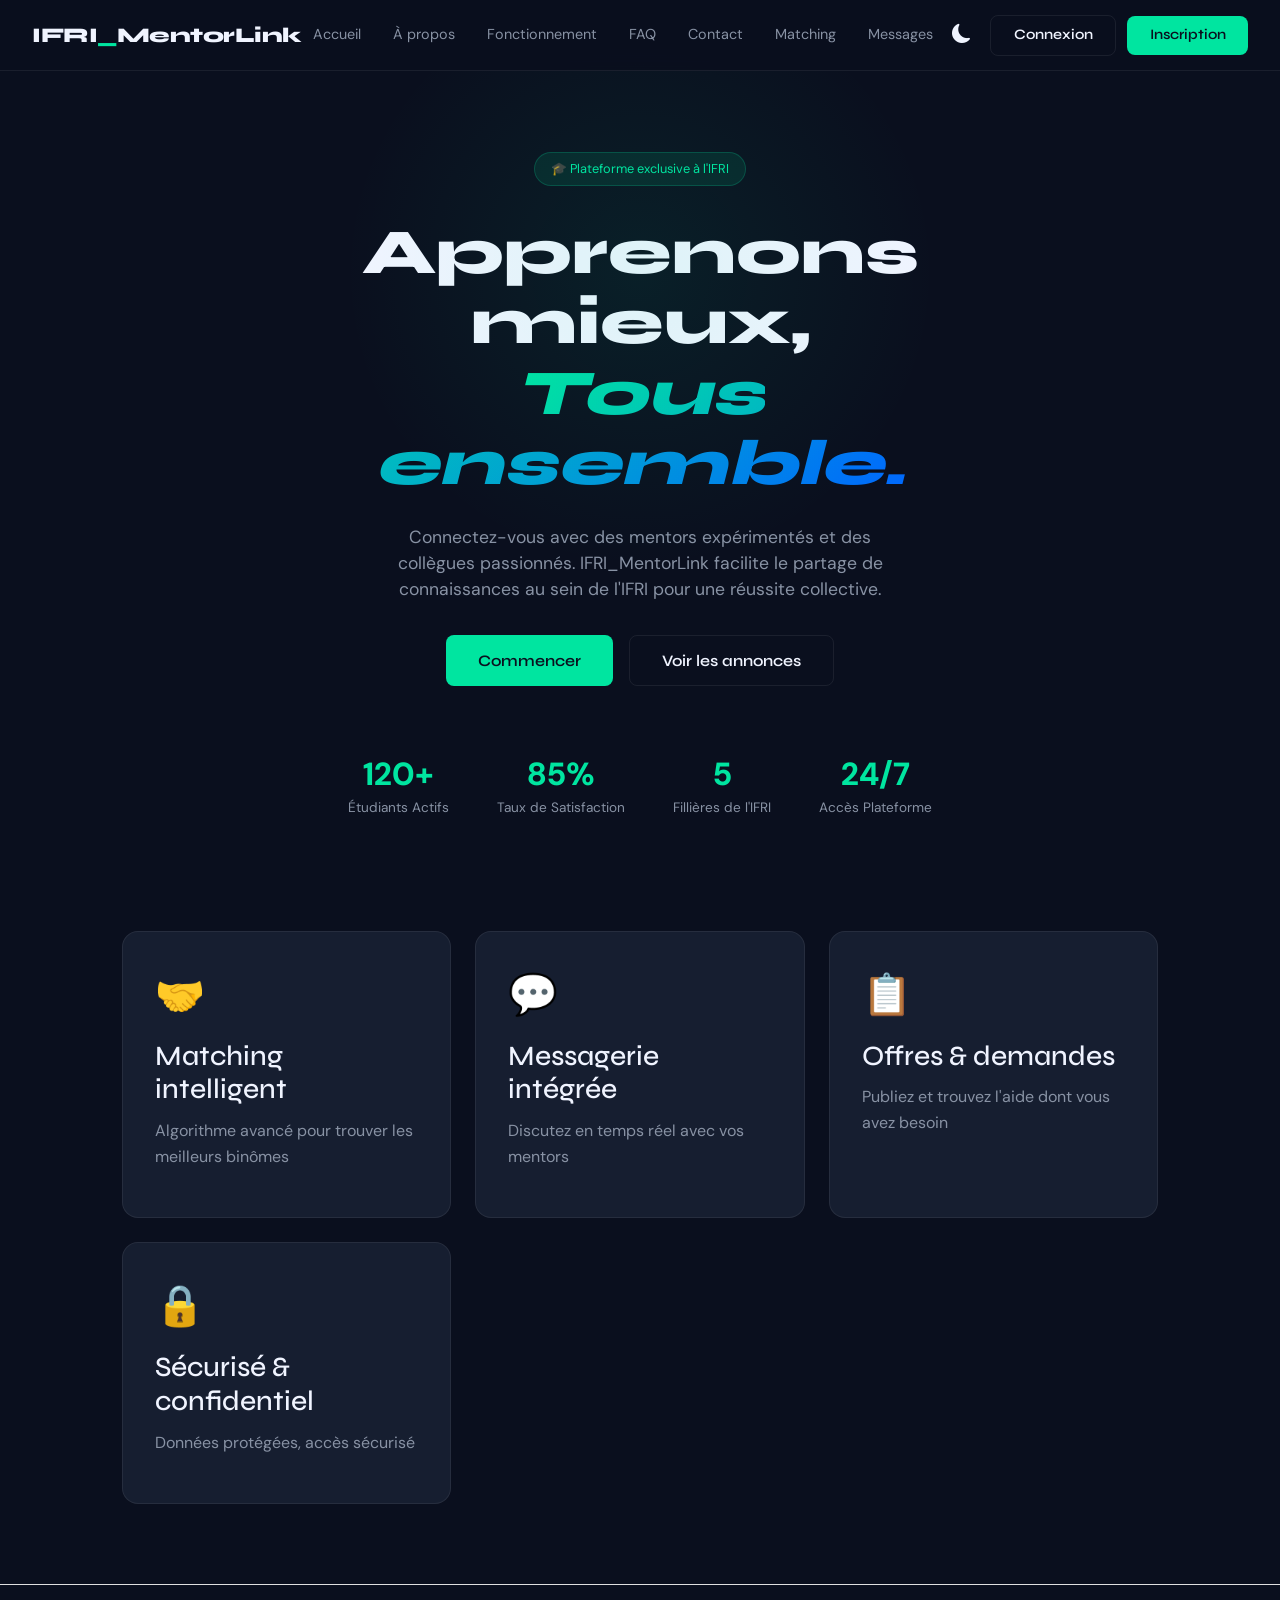
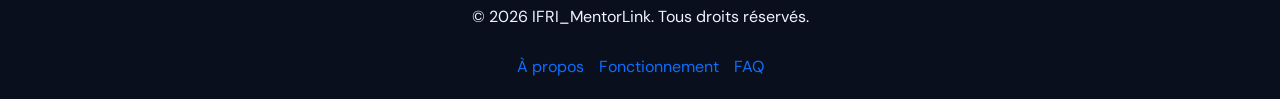
==== commit cf916aa7: "Annulation des modififications de Margo sur ma branche" ====
--- a/frontend/index.html
+++ b/frontend/index.html
@@ -1,722 +1,234 @@
 <!DOCTYPE html>
 <html lang="fr">
 <head>
-  <meta charset="UTF-8" />
-  <meta name="viewport" content="width=device-width, initial-scale=1.0" />
-  <title>IFRI_MentorLink — Maquette</title>
-  <link rel="stylesheet" href="style.css" />
-<link rel="stylesheet" href="assets/style.css">
+    <meta charset="UTF-8">
+    <meta name="viewport" content="width=device-width, initial-scale=1.0, user-scalable=yes">
+    <title>IFRI MentorLink | Plateforme de mentorat</title>
+    <!-- Bootstrap 5 -->
+    <link href="https://cdn.jsdelivr.net/npm/bootstrap@5.3.0-alpha1/dist/css/bootstrap.min.css" rel="stylesheet">
+    <link rel="stylesheet" href="https://cdn.jsdelivr.net/npm/bootstrap-icons@1.11.3/font/bootstrap-icons.min.css">
+    <!-- Google Fonts -->
+    <link href="https://fonts.googleapis.com/css2?family=Syne:wght@400;600;700;800&family=DM+Sans:wght@300;400;500;600;700&display=swap" rel="stylesheet">
+    <!-- Custom CSS -->
+    <link rel="stylesheet" href="assets/style.css">
 </head>
 <body>
 
-  <!-- =========================================
-       NAVIGATION PAR ONGLETS
-       ========================================= -->
-  <nav class="nav-tabs" id="nav" role="tablist" aria-label="Écrans de la maquette">
-    <button class="tab-btn active" onclick="showTab('inscription')"   aria-selected="true"  role="tab">📝 Inscription</button>
-    <button class="tab-btn"        onclick="showTab('dashboard')"     aria-selected="false" role="tab">📊 Tableau de bord</button>
-    <button class="tab-btn"        onclick="showTab('matching')"      aria-selected="false" role="tab">🤝 Matching</button>
-    <button class="tab-btn"        onclick="showTab('messagerie')"    aria-selected="false" role="tab">💬 Messagerie</button>
-    <button class="tab-btn"        onclick="showTab('offres')"        aria-selected="false" role="tab">💡 Offres &amp; demandes</button>
-  </nav>
-
-
-  <!-- =========================================
-       ÉCRAN 1 : INSCRIPTION (étape 2/3)
-       ========================================= -->
-  <section class="screen active" id="screen-inscription" role="tabpanel" aria-label="Inscription">
-    <div class="full-layout">
-      <div class="auth-card">
-
-        <!-- Logo -->
-        <div class="auth-logo">
-          <span class="logo-dot"></span>
-          IFRI_MentorLink
-        </div>
-
-        <!-- Indicateur d'étapes -->
-        <div class="steps-row" aria-label="Étape 2 sur 3">
-          <div class="step-item">
-            <div class="step-circle step-done" aria-label="Étape 1 : terminée">✓</div>
-          </div>
-          <div class="step-line done"></div>
-          <div class="step-item">
-            <div class="step-circle step-active" aria-label="Étape 2 : en cours">2</div>
-          </div>
-          <div class="step-line"></div>
-          <div class="step-item">
-            <div class="step-circle step-todo" aria-label="Étape 3 : à venir">3</div>
-          </div>
-        </div>
-
-        <h1 class="auth-title">Construis ton profil</h1>
-        <p class="auth-subtitle">Étape 2 sur 3 — Filière, compétences et disponibilités</p>
-
-        <!-- Filière & Niveau -->
-        <div class="form-grid">
-          <div>
-            <label class="label-sm" for="filiere">Filière</label>
-            <select class="select-field" id="filiere" name="filiere">
-              <option value="IA">Intelligence Artificielle</option>
-              <option value="GL">Génie Logiciel</option>
-              <option value="SI">Systèmes d'Information</option>
-              <option value="SE">SE &amp; IoT</option>
-              <option value="IM">Infographie &amp; Multimédia</option>
-            </select>
-          </div>
-          <div>
-            <label class="label-sm" for="niveau">Niveau d'études</label>
-            <select class="select-field" id="niveau" name="niveau">
-              <option value="L1">Licence 1</option>
-              <option value="L2">Licence 2</option>
-              <option value="L3">Licence 3</option>
-            </select>
-          </div>
-        </div>
-
-        <!-- Points forts -->
-        <label class="label-sm">Mes points forts (matières maîtrisées)</label>
-        <div class="checkbox-group" id="strengths" role="group" aria-label="Sélectionner les points forts">
-          <div class="checkbox-item checked" onclick="toggleCheck(this)" role="checkbox" aria-checked="true"  tabindex="0">Algorithmique</div>
-          <div class="checkbox-item checked" onclick="toggleCheck(this)" role="checkbox" aria-checked="true"  tabindex="0">Python</div>
-          <div class="checkbox-item"         onclick="toggleCheck(this)" role="checkbox" aria-checked="false" tabindex="0">SQL</div>
-          <div class="checkbox-item"         onclick="toggleCheck(this)" role="checkbox" aria-checked="false" tabindex="0">HTML/CSS</div>
-          <div class="checkbox-item"         onclick="toggleCheck(this)" role="checkbox" aria-checked="false" tabindex="0">Réseaux</div>
-          <div class="checkbox-item"         onclick="toggleCheck(this)" role="checkbox" aria-checked="false" tabindex="0">Mathématiques</div>
-        </div>
-
-        <!-- Lacunes -->
-        <label class="label-sm">Mes lacunes (où j'ai besoin d'aide)</label>
-        <div class="checkbox-group" id="weaknesses" role="group" aria-label="Sélectionner les lacunes">
-          <div class="checkbox-item checked" onclick="toggleCheck(this)" role="checkbox" aria-checked="true"  tabindex="0">Bases de données</div>
-          <div class="checkbox-item"         onclick="toggleCheck(this)" role="checkbox" aria-checked="false" tabindex="0">Machine Learning</div>
-          <div class="checkbox-item"         onclick="toggleCheck(this)" role="checkbox" aria-checked="false" tabindex="0">JavaScript</div>
-          <div class="checkbox-item checked" onclick="toggleCheck(this)" role="checkbox" aria-checked="true"  tabindex="0">Statistiques</div>
-        </div>
-
-        <!-- Disponibilités -->
-        <label class="label-sm">Disponibilités habituelles</label>
-        <div class="checkbox-group" id="availabilities" role="group" aria-label="Sélectionner les disponibilités">
-          <div class="checkbox-item checked" onclick="toggleCheck(this)" role="checkbox" aria-checked="true"  tabindex="0">Lun. soir</div>
-          <div class="checkbox-item checked" onclick="toggleCheck(this)" role="checkbox" aria-checked="true"  tabindex="0">Mer. après-midi</div>
-          <div class="checkbox-item"         onclick="toggleCheck(this)" role="checkbox" aria-checked="false" tabindex="0">Ven. soir</div>
-          <div class="checkbox-item"         onclick="toggleCheck(this)" role="checkbox" aria-checked="false" tabindex="0">Week-end</div>
-        </div>
-
-        <!-- Actions -->
-        <div class="btn-row">
-          <button class="btn-secondary">← Retour</button>
-          <button class="btn-primary" style="flex:1">Continuer →</button>
-        </div>
-
-      </div>
-    </div>
-  </section>
-
-
-  <!-- =========================================
-       ÉCRAN 2 : TABLEAU DE BORD
-       ========================================= -->
-  <section class="screen" id="screen-dashboard" role="tabpanel" aria-label="Tableau de bord">
-    <div class="app-frame">
-
-      <!-- Topbar -->
-      <header class="topbar">
-        <div class="logo"><span class="logo-dot"></span> IFRI_MentorLink</div>
-        <div class="topbar-actions">
-          <span style="font-size:18px; color:#888780; cursor:pointer;" title="Notifications">🔔</span>
-          <span class="badge-notif">3</span>
-          <div class="avatar-sm">KA</div>
-        </div>
-      </header>
-
-      <!-- Corps -->
-      <div class="sidebar-layout">
-
-        <!-- Sidebar -->
-        <nav class="sidebar" aria-label="Menu principal">
-          <a class="sidebar-item active" href="#" onclick="return false">📊 Tableau de bord</a>
-          <a class="sidebar-item"        href="#" onclick="showTab('matching');   return false">🤝 Matching</a>
-          <a class="sidebar-item"        href="#" onclick="showTab('messagerie'); return false">💬 Messages</a>
-          <a class="sidebar-item"        href="#" onclick="showTab('offres');     return false">💡 Offres &amp; demandes</a>
-          <a class="sidebar-item"        href="#" onclick="return false">👤 Mon profil</a>
-          <a class="sidebar-item"        href="#" onclick="return false">⚙️ Paramètres</a>
-        </nav>
-
-        <!-- Contenu -->
-        <main class="main-content">
-          <h2 style="font-size:16px; font-weight:500; color:#1a1a18; margin-bottom:16px;">Bonjour, Kofi 👋</h2>
-
-          <!-- Statistiques -->
-          <div class="stat-grid">
-            <div class="stat-card">
-              <div class="stat-num text-green">4</div>
-              <div class="stat-label">Correspondances suggérées</div>
-            </div>
-            <div class="stat-card">
-              <div class="stat-num text-blue">2</div>
-              <div class="stat-label">Sessions en cours</div>
-            </div>
-            <div class="stat-card">
-              <div class="stat-num" style="color:#854f0b">7</div>
-              <div class="stat-label">Messages non lus</div>
-            </div>
-          </div>
-
-          <!-- Double colonne -->
-          <div class="two-col">
-
-            <!-- Colonne gauche : mentors suggérés -->
-            <div>
-              <!-- Mentor 1 -->
-              <div class="card">
-                <div class="section-title">Mentors suggérés</div>
-                <div class="user-row">
-                  <div class="avatar av-teal">AM</div>
-                  <div>
-                    <div class="user-name">Afi Mensah</div>
-                    <div class="user-meta">GL · Licence 3</div>
-                  </div>
-                </div>
-                <div class="tags-row">
-                  <span class="tag tag-teal">SQL</span>
-                  <span class="tag tag-teal">Bases de données</span>
-                </div>
-                <div class="score-bar"><div class="score-fill" style="width:88%"></div></div>
-                <div class="score-label">
-                  <span>Compatibilité</span>
-                  <span class="score-value">88%</span>
-                </div>
-                <div class="btn-row">
-                  <button class="btn-primary"   style="font-size:12px; padding:5px 12px">Contacter</button>
-                  <button class="btn-secondary" style="font-size:12px; padding:5px 12px">Voir profil</button>
-                </div>
-              </div>
-
-              <!-- Mentor 2 -->
-              <div class="card">
-                <div class="user-row">
-                  <div class="avatar av-blue">SB</div>
-                  <div>
-                    <div class="user-name">Sékou Bah</div>
-                    <div class="user-meta">IA · Licence 3</div>
-                  </div>
-                </div>
-                <div class="tags-row">
-                  <span class="tag tag-blue">Statistiques</span>
-                  <span class="tag tag-blue">Python</span>
-                </div>
-                <div class="score-bar"><div class="score-fill" style="width:74%"></div></div>
-                <div class="score-label">
-                  <span>Compatibilité</span>
-                  <span class="score-value">74%</span>
-                </div>
-                <div class="btn-row">
-                  <button class="btn-primary"   style="font-size:12px; padding:5px 12px">Contacter</button>
-                  <button class="btn-secondary" style="font-size:12px; padding:5px 12px">Voir profil</button>
-                </div>
-              </div>
-            </div>
-
-            <!-- Colonne droite : activité + prochaine session -->
-            <div>
-              <!-- Activité récente -->
-              <div class="card">
-                <div class="section-title">Activité récente</div>
-                <div style="display:flex; flex-direction:column; gap:10px;">
-
-                  <div class="flex-center" style="gap:10px; font-size:13px;">
-                    <span style="font-size:16px;">💬</span>
-                    <div>
-                      <span class="fw-medium">Afi Mensah</span> vous a répondu
-                      <div style="font-size:11px; color:#888780;">Il y a 10 min</div>
-                    </div>
-                    <span class="notif-dot" style="margin-left:auto;"></span>
-                  </div>
-
-                  <hr class="divider" style="margin:2px 0;">
-
-                  <div class="flex-center" style="gap:10px; font-size:13px;">
-                    <span style="font-size:16px;">🤝</span>
-                    <div>
-                      <span class="fw-medium">Nouveau match</span> trouvé
-                      <div style="font-size:11px; color:#888780;">Il y a 1h</div>
-                    </div>
-                    <span class="notif-dot" style="margin-left:auto;"></span>
-                  </div>
-
-                  <hr class="divider" style="margin:2px 0;">
-
-                  <div class="flex-center" style="gap:10px; font-size:13px;">
-                    <span style="font-size:16px;">⭐</span>
-                    <div>
-                      <span class="fw-medium">Session terminée</span> avec Sékou
-                      <div style="font-size:11px; color:#888780;">Hier, 18h30</div>
-                    </div>
-                  </div>
-
-                </div>
-              </div>
-
-              <!-- Prochaine session -->
-              <div class="card">
-                <div class="section-title">Prochaine session</div>
-                <div class="flex-center" style="gap:12px;">
-                  <div style="background:#e6f1fb; border-radius:8px; padding:10px; text-align:center; min-width:46px;">
-                    <div style="font-size:18px; font-weight:600; color:#185fa5;">10</div>
-                    <div style="font-size:10px; color:#185fa5;">Juin</div>
-                  </div>
-                  <div>
-                    <div style="font-size:13px; font-weight:500;">SQL avec Afi Mensah</div>
-                    <div style="font-size:12px; color:#888780; margin-top:2px;">🕔 17h00 — En ligne</div>
-                  </div>
-                </div>
-              </div>
-            </div>
-
-          </div><!-- /.two-col -->
-        </main>
-
-      </div><!-- /.sidebar-layout -->
-    </div><!-- /.app-frame -->
-  </section>
-
-
-  <!-- =========================================
-       ÉCRAN 3 : MATCHING
-       ========================================= -->
-  <section class="screen" id="screen-matching" role="tabpanel" aria-label="Matching">
-    <div class="app-frame">
-
-      <header class="topbar">
-        <div class="logo"><span class="logo-dot"></span> IFRI_MentorLink</div>
-        <div class="topbar-actions"><div class="avatar-sm">KA</div></div>
-      </header>
-
-      <div class="sidebar-layout">
-        <nav class="sidebar" aria-label="Menu principal">
-          <a class="sidebar-item"        href="#" onclick="showTab('dashboard');  return false">📊 Tableau de bord</a>
-          <a class="sidebar-item active" href="#" onclick="return false">🤝 Matching</a>
-          <a class="sidebar-item"        href="#" onclick="showTab('messagerie'); return false">💬 Messages</a>
-          <a class="sidebar-item"        href="#" onclick="showTab('offres');     return false">💡 Offres &amp; demandes</a>
-          <a class="sidebar-item"        href="#" onclick="return false">👤 Mon profil</a>
-        </nav>
-
-        <main class="main-content">
-          <h2 style="font-size:16px; font-weight:500; color:#1a1a18; margin-bottom:4px;">Correspondances suggérées</h2>
-          <p style="font-size:13px; color:#888780; margin-bottom:16px;">Basées sur tes lacunes · Disponibilités · Filière</p>
-
-          <!-- Filtres -->
-          <div class="filter-row" role="group" aria-label="Filtrer les résultats">
-            <button class="filter-chip active">Tous</button>
-            <button class="filter-chip" onclick="toggleFilter(this)">Mentors</button>
-            <button class="filter-chip" onclick="toggleFilter(this)">Mentorés</button>
-            <button class="filter-chip" onclick="toggleFilter(this)">SQL</button>
-            <button class="filter-chip" onclick="toggleFilter(this)">Statistiques</button>
-            <button class="filter-chip" onclick="toggleFilter(this)">Mer. après-midi</button>
-          </div>
-
-          <!-- Match 1 — 92% -->
-          <article class="match-card">
-            <span class="match-score-badge match-score-high">⭐ 92%</span>
-            <div class="user-row" style="margin-bottom:8px;">
-              <div class="avatar av-teal" style="width:44px;height:44px;font-size:14px;">AM</div>
-              <div>
-                <div class="user-name">Afi Mensah</div>
-                <div class="user-meta">Génie Logiciel · Licence 3 · IFRI</div>
-              </div>
-            </div>
-            <div class="match-compatible">
-              <strong>Peut t'aider en :</strong>
-              <div class="tags-row">
-                <span class="tag tag-teal">SQL</span>
-                <span class="tag tag-teal">Bases de données</span>
-                <span class="tag tag-teal">PostgreSQL</span>
-              </div>
-            </div>
-            <div class="match-compatible mt-8">
-              <strong>Disponibilités communes :</strong>
-              <div class="tags-row">
-                <span class="tag tag-gray">Mer. 14h–18h</span>
-                <span class="tag tag-gray">Ven. soir</span>
-              </div>
-            </div>
-            <div class="match-footer">
-              <span class="format-info">Format : En ligne ou présentiel</span>
-              <div class="btn-row" style="margin:0; gap:6px;">
-                <button class="btn-secondary" style="font-size:12px; padding:5px 10px;">Profil</button>
-                <button class="btn-primary"   style="font-size:12px; padding:5px 12px;">Contacter</button>
-              </div>
-            </div>
-          </article>
-
-          <!-- Match 2 — 74% -->
-          <article class="match-card">
-            <span class="match-score-badge match-score-medium">74%</span>
-            <div class="user-row" style="margin-bottom:8px;">
-              <div class="avatar av-blue" style="width:44px;height:44px;font-size:14px;">SB</div>
-              <div>
-                <div class="user-name">Sékou Bah</div>
-                <div class="user-meta">Intelligence Artificielle · Licence 3</div>
-              </div>
-            </div>
-            <div class="match-compatible">
-              <strong>Peut t'aider en :</strong>
-              <div class="tags-row">
-                <span class="tag tag-blue">Statistiques</span>
-                <span class="tag tag-blue">Python avancé</span>
-              </div>
-            </div>
-            <div class="match-compatible mt-8">
-              <strong>Disponibilités communes :</strong>
-              <div class="tags-row">
-                <span class="tag tag-gray">Lun. soir</span>
-              </div>
-            </div>
-            <div class="match-footer">
-              <span class="format-info">Format : En ligne uniquement</span>
-              <div class="btn-row" style="margin:0; gap:6px;">
-                <button class="btn-secondary" style="font-size:12px; padding:5px 10px;">Profil</button>
-                <button class="btn-primary"   style="font-size:12px; padding:5px 12px;">Contacter</button>
-              </div>
-            </div>
-          </article>
-
-          <!-- Match 3 — 61% -->
-          <article class="match-card">
-            <span class="match-score-badge match-score-low">61%</span>
-            <div class="user-row" style="margin-bottom:8px;">
-              <div class="avatar av-coral" style="width:44px;height:44px;font-size:14px;">FD</div>
-              <div>
-                <div class="user-name">Fatou Diallo</div>
-                <div class="user-meta">Systèmes d'Information · Licence 2</div>
-              </div>
-            </div>
-            <div class="match-compatible">
-              <strong>Cherche aussi de l'aide en :</strong>
-              <div class="tags-row">
-                <span class="tag tag-coral">HTML/CSS</span>
-                <span class="tag tag-coral">JavaScript</span>
-              </div>
-            </div>
-            <div class="match-compatible mt-8">
-              <strong>Disponibilités communes :</strong>
-              <div class="tags-row">
-                <span class="tag tag-gray">Mer. après-midi</span>
-                <span class="tag tag-gray">Week-end</span>
-              </div>
-            </div>
-            <div class="match-footer">
-              <span class="format-info">Format : Présentiel</span>
-              <div class="btn-row" style="margin:0; gap:6px;">
-                <button class="btn-secondary" style="font-size:12px; padding:5px 10px;">Profil</button>
-                <button class="btn-primary"   style="font-size:12px; padding:5px 12px;">Contacter</button>
-              </div>
-            </div>
-          </article>
-
-        </main>
-      </div>
-    </div>
-  </section>
-
-
-  <!-- =========================================
-       ÉCRAN 4 : MESSAGERIE
-       ========================================= -->
-  <section class="screen" id="screen-messagerie" role="tabpanel" aria-label="Messagerie">
-    <div class="app-frame">
-
-      <header class="topbar">
-        <div class="logo"><span class="logo-dot"></span> IFRI_MentorLink</div>
-        <div class="topbar-actions"><div class="avatar-sm">KA</div></div>
-      </header>
-
-      <div class="sidebar-layout">
-        <nav class="sidebar" aria-label="Menu principal">
-          <a class="sidebar-item"        href="#" onclick="showTab('dashboard');  return false">📊 Tableau de bord</a>
-          <a class="sidebar-item"        href="#" onclick="showTab('matching');   return false">🤝 Matching</a>
-          <a class="sidebar-item active" href="#" onclick="return false">💬 Messages</a>
-          <a class="sidebar-item"        href="#" onclick="showTab('offres');     return false">💡 Offres &amp; demandes</a>
-          <a class="sidebar-item"        href="#" onclick="return false">👤 Mon profil</a>
-        </nav>
-
-        <!-- Zone de chat -->
-        <div class="chat-wrapper">
-
-          <!-- Liste des conversations -->
-          <aside class="chat-list" aria-label="Conversations">
-            <div class="chat-list-header">Conversations</div>
-
-            <div class="chat-item active" onclick="selectConv(this)">
-              <div class="avatar av-teal" style="width:34px;height:34px;font-size:12px;flex-shrink:0;">AM</div>
-              <div class="chat-item-info">
-                <div class="chat-item-name">
-                  Afi Mensah
-                  <span class="badge-notif" style="font-size:9px;width:15px;height:15px;">2</span>
-                </div>
-                <div class="chat-preview">Ok, mercredi 17h c'est bon...</div>
-              </div>
-            </div>
-
-            <div class="chat-item" onclick="selectConv(this)">
-              <div class="avatar av-blue" style="width:34px;height:34px;font-size:12px;flex-shrink:0;">SB</div>
-              <div class="chat-item-info">
-                <div class="chat-item-name">Sékou Bah</div>
-                <div class="chat-preview">Tu as eu les résultats du TD ?</div>
-              </div>
-            </div>
-
-            <div class="chat-item" onclick="selectConv(this)">
-              <div class="avatar av-purple" style="width:34px;height:34px;font-size:12px;flex-shrink:0;">CK</div>
-              <div class="chat-item-info">
-                <div class="chat-item-name">Chidi Kone</div>
-                <div class="chat-preview">Merci pour la session !</div>
-              </div>
-            </div>
-          </aside>
-
-          <!-- Zone de messages -->
-          <div class="chat-main">
-
-            <!-- En-tête de la conversation -->
-            <div class="chat-header">
-              <div class="avatar av-teal" style="width:32px;height:32px;font-size:12px;">AM</div>
-              <div class="chat-header-info">
-                <div class="chat-header-name">Afi Mensah</div>
-                <div class="chat-header-status">
-                  <span class="online-dot"></span> En ligne
-                </div>
-              </div>
-              <div class="chat-header-actions">
-                <span style="font-size:18px; color:#888780; cursor:pointer;" title="Informations">ℹ️</span>
-              </div>
-            </div>
-
-            <!-- Messages -->
-            <div class="chat-messages" id="chat-messages" role="log" aria-live="polite" aria-label="Messages de la conversation">
-              <div class="msg msg-received">
-                Salut ! Tu veux qu'on fasse une session SQL ce mercredi ?
-                <div class="msg-time">14:20</div>
-              </div>
-              <div class="msg msg-sent">
-                Oui avec plaisir ! Tu es dispo à partir de quelle heure ?
-                <div class="msg-time">14:23</div>
-              </div>
-              <div class="msg msg-received">
-                Je suis libre à partir de 17h. On peut faire 17h–19h sur Google Meet ?
-                <div class="msg-time">14:25</div>
-              </div>
-              <div class="msg msg-sent">
-                C'est parfait pour moi ! Tu peux m'envoyer le lien ?
-                <div class="msg-time">14:26</div>
-              </div>
-              <div class="msg msg-received">
-                Ok, mercredi 17h c'est bon, je t'envoie le lien la veille 👍
-                <div class="msg-time">14:28</div>
-              </div>
-            </div>
-
-            <!-- Saisie -->
-            <div class="chat-input-row">
-              <input
-                type="text"
-                id="chat-input"
-                placeholder="Écrire un message..."
-                onkeydown="handleEnter(event)"
-                aria-label="Écrire un message"
-              />
-              <button class="send-btn" onclick="sendMessage()" aria-label="Envoyer">➤</button>
-            </div>
-
-          </div><!-- /.chat-main -->
-        </div><!-- /.chat-wrapper -->
-
-      </div><!-- /.sidebar-layout -->
-    </div><!-- /.app-frame -->
-  </section>
-
-
-  <!-- =========================================
-       ÉCRAN 5 : OFFRES & DEMANDES
-       ========================================= -->
-  <section class="screen" id="screen-offres" role="tabpanel" aria-label="Offres et demandes">
-    <div class="app-frame">
-
-      <header class="topbar">
-        <div class="logo"><span class="logo-dot"></span> IFRI_MentorLink</div>
-        <div class="topbar-actions">
-          <button class="btn-primary" style="font-size:12px; padding:5px 12px;">+ Publier</button>
-          <div class="avatar-sm">KA</div>
-        </div>
-      </header>
-
-      <div class="sidebar-layout">
-        <nav class="sidebar" aria-label="Menu principal">
-          <a class="sidebar-item"        href="#" onclick="showTab('dashboard');  return false">📊 Tableau de bord</a>
-          <a class="sidebar-item"        href="#" onclick="showTab('matching');   return false">🤝 Matching</a>
-          <a class="sidebar-item"        href="#" onclick="showTab('messagerie'); return false">💬 Messages</a>
-          <a class="sidebar-item active" href="#" onclick="return false">💡 Offres &amp; demandes</a>
-          <a class="sidebar-item"        href="#" onclick="return false">👤 Mon profil</a>
-        </nav>
-
-        <main class="main-content">
-
-          <!-- Filtres -->
-          <div class="filter-row" role="group" aria-label="Filtrer les annonces">
-            <button class="filter-chip active">Toutes</button>
-            <button class="filter-chip" onclick="toggleFilter(this)">Offres de mentorat</button>
-            <button class="filter-chip" onclick="toggleFilter(this)">Demandes d'aide</button>
-            <button class="filter-chip" onclick="toggleFilter(this)">En ligne</button>
-            <button class="filter-chip" onclick="toggleFilter(this)">Présentiel</button>
-          </div>
-
-          <!-- Offre 1 -->
-          <article class="offer-card">
-            <div class="offer-header">
-              <div>
-                <div class="offer-title">Offre : Mentorat en SQL &amp; bases de données</div>
-                <div class="offer-author">Publié il y a 2h par <strong>Afi Mensah</strong> · GL L3</div>
-              </div>
-              <span class="format-tag format-online">En ligne</span>
-            </div>
-            <div class="tags-row">
-              <span class="tag tag-teal">SQL</span>
-              <span class="tag tag-teal">PostgreSQL</span>
-              <span class="tag tag-teal">Modélisation BD</span>
-            </div>
-            <p class="offer-description">
-              Je propose des sessions de soutien sur SQL (requêtes, jointures, triggers) et la conception de bases de données relationnelles. Disponible mercredi et vendredi.
-            </p>
-            <div class="offer-footer">
-              <span class="info-item">🕐 Mer. &amp; Ven. soir</span>
-              <span class="info-item">✅ 2 réponses</span>
-              <button class="btn-primary" style="margin-left:auto; font-size:12px; padding:5px 12px;">Répondre</button>
-            </div>
-          </article>
-
-          <!-- Demande 2 (ma demande) -->
-          <article class="offer-card my-offer">
-            <span class="my-badge">Ma demande</span>
-            <div class="offer-header">
-              <div>
-                <div class="offer-title">Demande : Besoin d'aide en Statistiques</div>
-                <div class="offer-author">Publié hier par <strong>Toi</strong> · IA L2</div>
-              </div>
-              <span class="format-tag format-hybrid">Hybride</span>
-            </div>
-            <div class="tags-row">
-              <span class="tag tag-blue">Statistiques</span>
-              <span class="tag tag-blue">Probabilités</span>
-            </div>
-            <p class="offer-description">
-              Difficultés sur les tests d'hypothèses et la loi normale. Cherche quelqu'un pouvant m'expliquer les concepts de base et m'aider sur les exercices du cours.
-            </p>
-            <div class="offer-footer">
-              <span class="info-item">🕐 Lun. &amp; Mer. soir</span>
-              <span class="info-item highlight">✅ 3 offres reçues</span>
-              <button class="btn-secondary" style="margin-left:auto; font-size:12px; padding:5px 12px;">Voir réponses</button>
-            </div>
-          </article>
-
-          <!-- Demande 3 -->
-          <article class="offer-card">
-            <div class="offer-header">
-              <div>
-                <div class="offer-title">Demande : Aide en JavaScript / Frontend</div>
-                <div class="offer-author">Publié il y a 5h par <strong>Fatou Diallo</strong> · SI L2</div>
-              </div>
-              <span class="format-tag format-presential">Présentiel</span>
-            </div>
-            <div class="tags-row">
-              <span class="tag tag-coral">JavaScript</span>
-              <span class="tag tag-coral">DOM</span>
-              <span class="tag tag-coral">Events</span>
-            </div>
-            <p class="offer-description">
-              Je bloque sur la manipulation du DOM et les événements JS. Je cherche quelqu'un de patient pour m'expliquer avec des exemples concrets.
-            </p>
-            <div class="offer-footer">
-              <span class="info-item">🕐 Week-end</span>
-              <span class="info-item">✅ 1 réponse</span>
-              <button class="btn-primary" style="margin-left:auto; font-size:12px; padding:5px 12px;">Répondre</button>
-            </div>
-          </article>
-
-        </main>
-      </div>
-    </div>
-  </section>
-
-
-  <!-- =========================================
-       JAVASCRIPT
-       ========================================= -->
-  <script>
-    /* --- Navigation entre les onglets --- */
-    const tabMap = {
-      inscription : 0,
-      dashboard   : 1,
-      matching    : 2,
-      messagerie  : 3,
-      offres      : 4
-    };
-
-    function showTab(name) {
-      document.querySelectorAll('.screen').forEach(s => s.classList.remove('active'));
-      document.querySelectorAll('.tab-btn').forEach(b => {
-        b.classList.remove('active');
-        b.setAttribute('aria-selected', 'false');
-      });
-
-      const screen = document.getElementById('screen-' + name);
-      const btn    = document.querySelectorAll('.tab-btn')[tabMap[name]];
-
-      if (screen) screen.classList.add('active');
-      if (btn)    { btn.classList.add('active'); btn.setAttribute('aria-selected', 'true'); }
-    }
-
-    /* --- Cases à cocher stylisées (inscription) --- */
-    function toggleCheck(el) {
-      const checked = el.classList.toggle('checked');
-      el.setAttribute('aria-checked', String(checked));
-    }
-
-    /* --- Filtres (matching / offres) --- */
-    function toggleFilter(el) {
-      const row = el.closest('.filter-row');
-      row.querySelectorAll('.filter-chip').forEach(c => c.classList.remove('active'));
-      el.classList.add('active');
-    }
-
-    /* --- Sélection d'une conversation --- */
-    function selectConv(el) {
-      document.querySelectorAll('.chat-item').forEach(i => i.classList.remove('active'));
-      el.classList.add('active');
-    }
-
-    /* --- Envoi d'un message (messagerie) --- */
-    function sendMessage() {
-      const input = document.getElementById('chat-input');
-      const text  = input.value.trim();
-      if (!text) return;
-
-      const now     = new Date();
-      const time    = now.getHours().toString().padStart(2,'0') + ':' + now.getMinutes().toString().padStart(2,'0');
-      const msgDiv  = document.createElement('div');
-      msgDiv.className   = 'msg msg-sent';
-      msgDiv.innerHTML   = text + '<div class="msg-time">' + time + '</div>';
-
-      const container = document.getElementById('chat-messages');
-      container.appendChild(msgDiv);
-      container.scrollTop = container.scrollHeight;
-      input.value = '';
-    }
-
-    function handleEnter(event) {
-      if (event.key === 'Enter') sendMessage();
-    }
-  </script>
-
+  <nav class="navbar-custom">
+    <div class="nav-container">
+        <div class="logo">IFRI<span>_</span>MentorLink</div>
+        <div class="nav-links" id="navLinks">
+            <a href="#" onclick="showPage('home')">Accueil</a>
+            <a href="#" onclick="showPage('about')">À propos</a>
+            <a href="#" onclick="showPage('howitworks')">Fonctionnement</a>
+            <a href="#" onclick="showPage('faq')">FAQ</a>
+            <a href="#" onclick="showPage('contact')">Contact</a>
+            <a href="#" onclick="showPage('matching')">Matching</a>
+            <a href="#" onclick="showPage('messenger')">Messages</a>
+        </div>
+        <div class="nav-actions">
+            <button id="darkModeToggle" class="theme-toggle"><i class="bi bi-moon-fill"></i></button>
+            <button class="btn btn-outline" onclick="showPage('login')">Connexion</button>
+            <button class="btn btn-accent" onclick="showPage('register')">Inscription</button>
+        </div>
+        <div class="mobile-menu-btn" onclick="toggleMobileMenu()">
+            <i class="bi bi-list"></i>
+        </div>
+    </div>
+</nav>
+
+<!-- ==================== TOUTES LES PAGES ==================== -->
+
+<!-- PAGE ACCUEIL -->
+<div id="page-home" class="page active">
+    <div class="hero">
+        <div class="hero-badge">🎓 Plateforme exclusive à l'IFRI</div>
+        <h1>Apprenons mieux,<br><em>Tous ensemble.</em></h1>
+        <p>Connectez-vous avec des mentors expérimentés et des collègues passionnés. IFRI_MentorLink facilite le partage de connaissances au sein de l'IFRI pour une réussite collective.</p>
+        <div class="hero-actions">
+            <button class="btn btn-accent btn-lg" onclick="showPage('register')">Commencer</button>
+            <button class="btn btn-outline btn-lg" onclick="showPage('matching')">Voir les annonces</button>
+        </div>
+        <div class="stats">
+            <div class="stat"><div class="stat-num">120+</div><div class="stat-label">Étudiants Actifs</div></div>
+            <div class="stat"><div class="stat-num">85%</div><div class="stat-label">Taux de Satisfaction</div></div>
+            <div class="stat"><div class="stat-num">5</div><div class="stat-label">Fillières de l'IFRI</div></div>
+            <div class="stat"><div class="stat-num">24/7</div><div class="stat-label">Accès Plateforme</div></div>
+        </div>
+    </div>
+    <div class="features">
+        <div class="feature-card"><div class="feature-icon">🤝</div><h3>Matching intelligent</h3><p>Algorithme avancé pour trouver les meilleurs binômes</p></div>
+        <div class="feature-card"><div class="feature-icon">💬</div><h3>Messagerie intégrée</h3><p>Discutez en temps réel avec vos mentors</p></div>
+        <div class="feature-card"><div class="feature-icon">📋</div><h3>Offres & demandes</h3><p>Publiez et trouvez l'aide dont vous avez besoin</p></div>
+        <div class="feature-card"><div class="feature-icon">🔒</div><h3>Sécurisé & confidentiel</h3><p>Données protégées, accès sécurisé</p></div>
+    </div>
+</div>
+
+<!-- PAGE À PROPOS -->
+<div id="page-about" class="page">
+    <div class="container-custom">
+        <div class="page-header"><h1>À propos de IFRI_MentorLink</h1><p>Une plateforme dédiée à l'excellence académique à l'IFRI</p></div>
+        <div class="about-grid">
+            <div class="about-card"><i class="bi bi-mortarboard"></i><h3>Notre Mission</h3><p>Faciliter le partage de connaissances entre étudiants pour une réussite collective</p></div>
+            <div class="about-card"><i class="bi bi-eye"></i><h3>Notre Vision</h3><p>à IFRI, nous batissons l'excellence.</p></div>
+            <div class="about-card"><i class="bi bi-heart"></i><h3>Nos Valeurs</h3><p>Entraide, Excellence, Innovation, Intégrité</p></div>
+        </div>
+    </div>
+</div>
+
+<!-- PAGE COMMENT ÇA MARCHE -->
+<div id="page-howitworks" class="page">
+    <div class="container-custom">
+        <div class="page-header"><h1>Comment ça marche ?</h1><p>4 étapes simples pour réussir ensemble</p></div>
+        <div class="steps-grid">
+            <div class="step"><div class="step-num">1</div><h3>Créez votre profil</h3><p>Indiquez vos matières fortes, vos lacunes et disponibilités</p></div>
+            <div class="step"><div class="step-num">2</div><h3>Recevez des matchs</h3><p>L'algorithme vous propose les meilleurs correspondants</p></div>
+            <div class="step"><div class="step-num">3</div><h3>Connectez-vous</h3><p>Discutez via notre messagerie intégrée</p></div>
+            <div class="step"><div class="step-num">4</div><h3>Progressez</h3><p>Atteignez vos objectifs académiques ensemble</p></div>
+        </div>
+    </div>
+</div>
+
+<!-- PAGE FAQ -->
+<div id="page-faq" class="page">
+    <div class="container-custom">
+        <div class="page-header"><h1>Besoin de plus de détails ?</h1><p>Tout ce que vous devez savoir</p></div>
+        <div class="faq-list">
+            <div class="faq-item"><div class="faq-question">Comment être sûr que mon mentor est compétent ?</div><div class="faq-answer">Tous les mentors sont vérifiés via leur parcours académique à l'IFRI.</div></div>
+            <div class="faq-item"><div class="faq-question">La plateforme est-elle gratuite ?</div><div class="faq-answer">Oui, IFRI_MentorLink est entièrement gratuit pour tous les étudiants IFRI.</div></div>
+            <div class="faq-item"><div class="faq-question">Puis-je être à la fois mentor et mentoré ?</div><div class="faq-answer">Absolument ! Chacun a des forces et des axes d'amélioration.</div></div>
+            <div class="faq-item"><div class="faq-question">Comment sont calculés les scores de compatibilité ?</div><div class="faq-answer">Basé sur vos matières, disponibilités et préférences.</div></div>
+        </div>
+    </div>
+</div>
+
+<!-- PAGE CONTACT -->
+<div id="page-contact" class="page">
+    <div class="container-custom">
+        <div class="page-header"><h1>Contactez-nous</h1><p>Notre équipe vous répond dans les 24h</p></div>
+        <div class="contact-wrapper">
+            <div class="contact-info"><i class="bi bi-envelope"></i><h3>Email</h3><p>contact@ifri.uac.bj</p><i class="bi bi-telephone"></i><h3>Téléphone</h3><p>+229 01 55028070/53973060</p><i class="bi bi-geo-alt"></i><h3>Adresse</h3><p>01 BP 526 Cotonou-Bénin. Site web: https://www.ifri.uac.bj</p></div>
+            <form class="contact-form" id="contactForm"><input type="text" placeholder="Votre nom" required><input type="email" placeholder="Votre email" required><textarea rows="4" placeholder="Votre message"></textarea><button type="submit" class="btn btn-accent">Envoyer <i class="bi bi-send"></i></button></form>
+        </div>
+    </div>
+</div>
+
+<!-- PAGE CONNEXION -->
+<div id="page-login" class="page">
+    <div class="auth-container"><div class="auth-card"><h2>Connexion</h2><p class="subtitle">Bon retour sur IFRI_MentorLink</p>
+        <form id="loginForm"><div class="form-group"><label>Email ou téléphone</label><input type="text" placeholder="exemple@gmail.com" required></div>
+        <div class="form-group"><label>Mot de passe</label><input type="password" placeholder="••••••••" required></div>
+        <div class="forgot-link"><a href="#" onclick="showPage('forgot')">Mot de passe oublié ?</a></div>
+        <button type="submit" class="btn btn-accent btn-full">Se connecter</button>
+        <div class="auth-footer">Pas encore de compte ? <a href="#" onclick="showPage('register')">S'inscrire</a></div></form>
+    </div></div>
+</div>
+
+<!-- PAGE INSCRIPTION -->
+<div id="page-register" class="page">
+    <div class="auth-container"><div class="auth-card"><h2>Créer un compte</h2><p class="subtitle">Rejoignez la communauté MentorLink</p>
+        <form id="registerForm"><div class="form-row"><div class="form-group"><label>Nom</label><input type="text" id="regNom" required></div><div class="form-group"><label>Prénom</label><input type="text" id="regPrenom" required></div></div>
+        <div class="form-group"><label>Email</label><input type="email" id="regEmail" placeholder="prenom.nom@.gmail.com" required></div>
+        <div class="form-group"><label>Téléphone</label><input type="tel" id="regTel" placeholder="+229 XX XX XX XX" required></div>
+        <div class="form-row"><div class="form-group"><label>Filière</label><select id="regFiliere"><option>GL</option><option>IA</option><option>SI</option><option>SeIOT</option><option>IM</option></select></div>
+        <div class="form-group"><label>Niveau</label><select id="regNiveau"><option>L1</option><option>L2</option><option>L3</option><option>Master1</option><option>Master2</option></select></div></div>
+        <div class="form-group"><label>Mot de passe</label><input type="password" id="regPassword" required></div>
+        <div class="form-group"><label>Confirmer le mot de passe</label><input type="password" id="confirm-password" required></div>
+        <button type="submit" class="btn btn-accent btn-full">Créer mon compte</button>
+        <div class="auth-footer">Déjà inscrit ? <a href="#" onclick="showPage('login')">Se connecter</a></div></form>
+    </div></div>
+</div>
+
+<!-- PAGE MOT DE PASSE OUBLIÉ -->
+<div id="page-forgot" class="page">
+    <div class="auth-container"><div class="auth-card"><h2>Mot de passe oublié</h2><p class="subtitle">Entrez votre email pour réinitialiser</p>
+        <form id="forgotForm"><div class="form-group"><label>Email</label><input type="email" placeholder="votre@email.ifri.edu" required></div>
+        <button type="submit" class="btn btn-accent btn-full">Envoyer le lien</button>
+        <div class="auth-footer"><a href="#" onclick="showPage('login')">Retour à la connexion</a></div></form>
+    </div></div>
+</div>
+
+<!-- PAGE RÉINITIALISATION -->
+<div id="page-reset" class="page">
+    <div class="auth-container"><div class="auth-card"><h2>Réinitialisation</h2><p class="subtitle">Nouveau mot de passe</p>
+        <form id="resetForm"><div class="form-group"><label>Nouveau mot de passe</label><input type="password" required></div><div class="form-group"><label>Confirmer</label><input type="password" required></div>
+        <button type="submit" class="btn btn-accent btn-full">Réinitialiser</button></form>
+    </div></div>
+</div>
+
+<!-- PAGE TABLEAU DE BORD -->
+<div id="page-dashboard" class="page">
+    <div class="dashboard-layout">
+        <aside class="sidebar" id="sidebar">
+            <div class="sidebar-profile"><div class="avatar" id="sidebarAvatar">KA</div><div class="sidebar-profile-info"><h4 id="sidebarName">DAHA Mariano</h4><span id="sidebarInfo">L1 · IM</span></div></div>
+            <ul class="sidebar-menu">
+                <li><a href="#" onclick="showDashboardPage('dashboard')" class="active" data-dash="dashboard"><i class="bi bi-speedometer2"></i> Tableau de bord</a></li>
+                <li><a href="#" onclick="showDashboardPage('profile')" data-dash="profile"><i class="bi bi-person"></i> Mon profil</a></li>
+                <li><a href="#" onclick="showDashboardPage('editprofile')" data-dash="editprofile"><i class="bi bi-pencil-square"></i> Modifier profil</a></li>
+                <li><a href="#" onclick="showDashboardPage('competences')" data-dash="competences"><i class="bi bi-star"></i> Mes compétences</a></li>
+                <li><a href="#" onclick="showDashboardPage('disponibilites')" data-dash="disponibilites"><i class="bi bi-calendar-clock"></i> Disponibilités</a></li>
+                <li><a href="#" onclick="showDashboardPage('photo')" data-dash="photo"><i class="bi bi-camera"></i> Photo de profil</a></li>
+                <li><a href="#" onclick="showDashboardPage('settings')" data-dash="settings"><i class="bi bi-gear"></i> Paramètres</a></li>
+                <li><hr><li><a href="#" onclick="showPage('home')"><i class="bi bi-box-arrow-right"></i> Déconnexion</a></li>
+            </ul>
+        </aside>
+        <main class="dashboard-main" id="dashboardContent"></main>
+    </div>
+</div>
+
+<!-- PAGE MATCHING -->
+<div id="page-matching" class="page">
+    <div class="dashboard-layout">
+        <aside class="sidebar"><div class="sidebar-profile"><div class="avatar">KA</div><div><h4>DAHA Mariano</h4><span>L1 · IM</span></div></div>
+        <ul class="sidebar-menu"><li><a href="#" onclick="showPage('dashboard')"><i class="bi bi-speedometer2"></i> Dashboard</a></li><li><a href="#" class="active"><i class="bi bi-people"></i> Matching</a></li><li><a href="#" onclick="showPage('messenger')"><i class="bi bi-chat"></i> Messages</a></li><li><a href="#" onclick="showPage('profile')"><i class="bi bi-person"></i> Profil</a></li></ul></aside>
+        <main class="dashboard-main" id="matchingContent"></main>
+    </div>
+</div>
+
+<!-- PAGE MESSAGERIE -->
+<div id="page-messenger" class="page">
+    <div class="messenger-container">
+        <div class="conversations-list" id="conversationsList"></div>
+        <div class="chat-window" id="chatWindow"></div>
+    </div>
+</div>
+
+<!-- PAGE PROFIL (vue publique) -->
+<div id="page-profile" class="page">
+    <div class="container-custom" id="publicProfileContent"></div>
+</div>
+
+<!-- PAGE ERREUR 404 -->
+<div id="page-404" class="page">
+    <div class="error-container"><i class="bi bi-exclamation-triangle"></i><h1>404</h1><p>Page non trouvée</p><button class="btn btn-accent" onclick="showPage('home')">Retour à l'accueil</button></div>
+</div>
+
+<!-- PAGE ACCÈS REFUSÉ -->
+<div id="page-403" class="page">
+    <div class="error-container"><i class="bi bi-shield-lock"></i><h1>Accès refusé</h1><p>Vous n'avez pas les droits nécessaires</p><button class="btn btn-accent" onclick="showPage('home')">Retour</button></div>
+</div>
+
+<!-- PAGE ERREUR SERVEUR -->
+<div id="page-500" class="page">
+    <div class="error-container"><i class="bi bi-server"></i><h1>500</h1><p>Erreur serveur</p><button class="btn btn-accent" onclick="showPage('home')">Réessayer</button></div>
+</div>
+<footer class="footer">
+    <div class="footer-container">
+        <p>&copy; 2026 IFRI_MentorLink. Tous droits réservés.</p>
+        <div class="footer-links">
+            <a href="#" onclick="showPage('about')">À propos</a>
+            <a href="#" onclick="showPage('howitworks')">Fonctionnement</a>
+            <a href="#" onclick="showPage('faq')">FAQ</a>
+        </div>
+    </div>
+</footer>
+<script src="js/theme.js"></script>
+<script src="js/navigation.js"></script>
+<script src="js/auth.js"></script>
+<script src="js/dashboard.js"></script>
+<script src="js/matching.js"></script>
+<script src="js/messenger.js"></script>
+<script src="js/profile.js"></script>
+<script src="js/about.js"></script>
 </body>
-</html>+</html>
